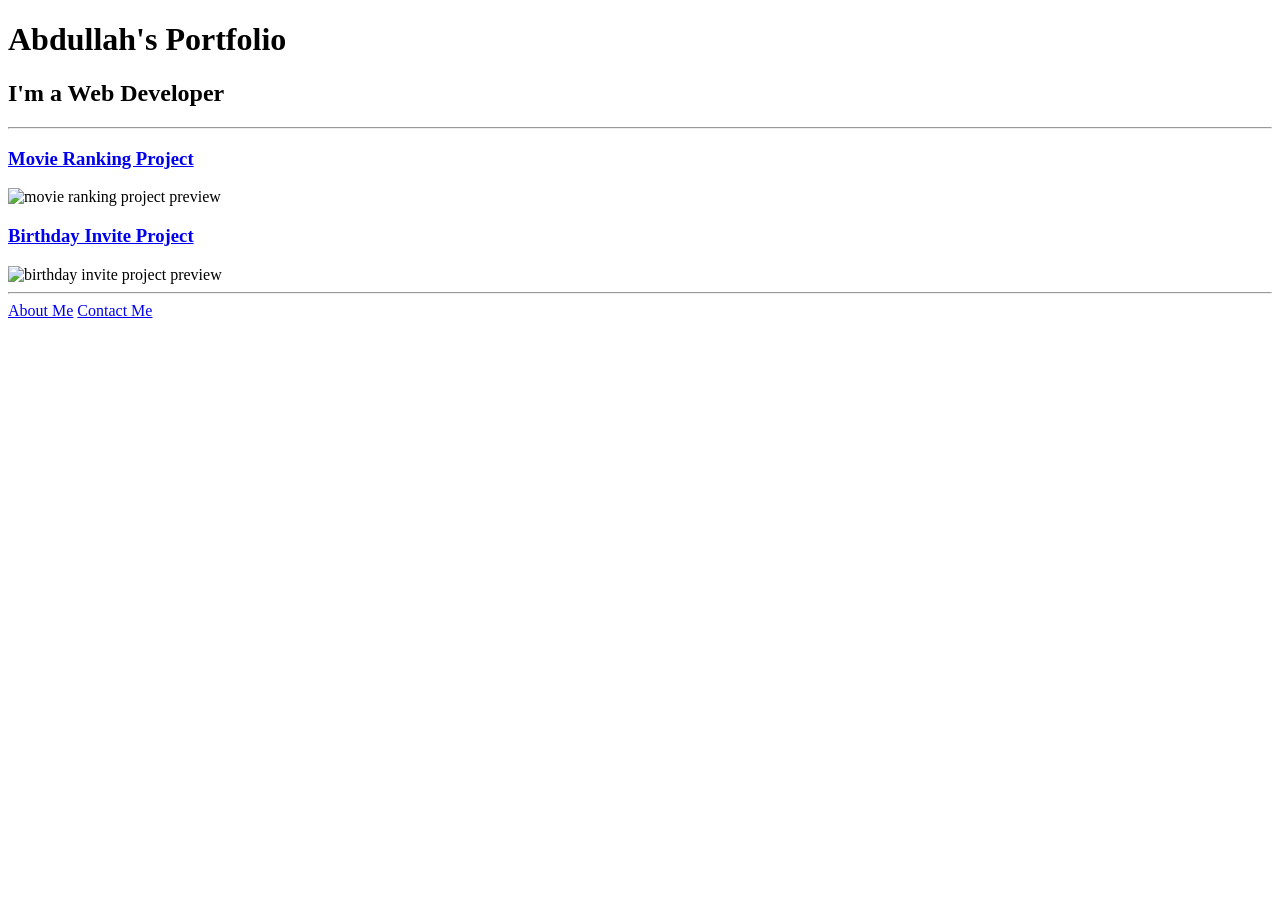
==== index.html @ c86c7c53 "Add files via upload" ====
<!-- TODO 1: Create the HTML Boilerplate -->

<!-- TODO 2: Add Your previous projects' HTML into the public folder -->

<!-- TODO 3: Take screenshots of your project previews and add the images to the images folder -->

<!-- TODO 4: Add titles/subtitles etc. -->

<!-- TODO 5: Add a link to the project pages -->

<!-- TODO 6: Add images to show the project previews
HINT for TODO 6: You can use the height attribute set to 200 to make the image smaller:
https://developer.mozilla.org/en-US/docs/Web/HTML/Element/img#attr-height -->

<!-- TODO 7: Add the Contact Me and About Me page links -->

<!DOCTYPE html>
<html lang="en">

<head>
  <meta charset="UTF-8">
  <title>Abdullah's Portfolio</title>
</head>

<body>
  <h1>Abdullah's Portfolio</h1>
  <h2>I'm a Web Developer</h2>
  <hr />
  <h3><a href="./public/Top 3 Movie Screenshot.png.html">Movie Ranking Project</a></h3>
  <img src="./assets/images/movie-ranking.png" height="200" alt="movie ranking project preview"/>
  <h3><a href="./public/birthday-invite.html">Birthday Invite Project</a></h3>
  <img src="./assets/images/birthday-invite.png" height="200" alt="birthday invite project preview"/>
  <hr />
  <a href="./public/about.html">About Me</a>
  <a href="./public/contact.html">Contact Me</a>
</body>

</html>
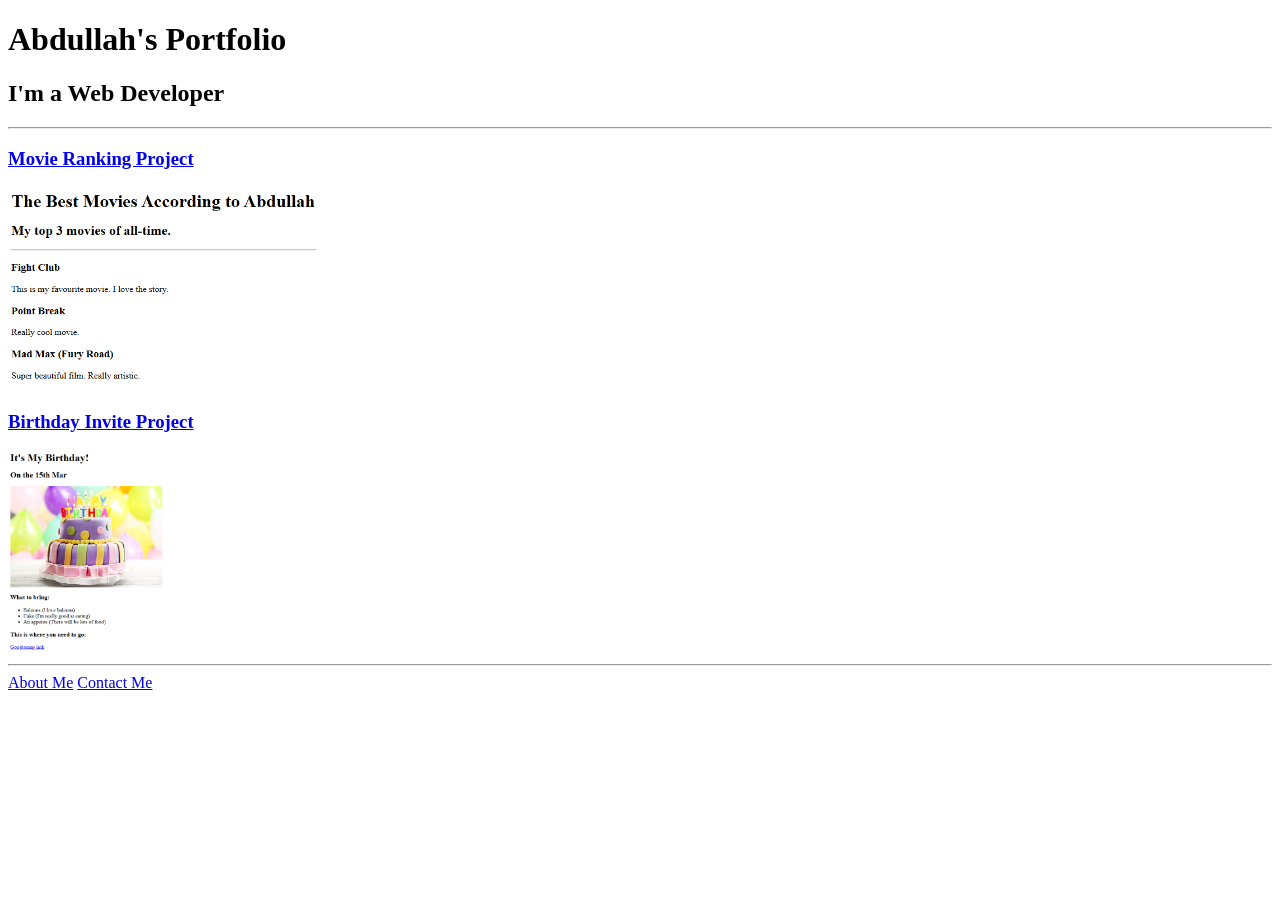
==== commit fc4d20f8: "Update index.html" ====
--- a/index.html
+++ b/index.html
@@ -26,13 +26,13 @@
   <h1>Abdullah's Portfolio</h1>
   <h2>I'm a Web Developer</h2>
   <hr />
-  <h3><a href="./public/Top 3 Movie Screenshot.png.html">Movie Ranking Project</a></h3>
-  <img src="./assets/images/movie-ranking.png" height="200" alt="movie ranking project preview"/>
-  <h3><a href="./public/birthday-invite.html">Birthday Invite Project</a></h3>
-  <img src="./assets/images/birthday-invite.png" height="200" alt="birthday invite project preview"/>
+  <h3><a href="./Movie-Ranking.html">Movie Ranking Project</a></h3>
+  <img src="./assets/images/Movie-Ranking.png" height="200" alt="movie ranking project preview"/>
+  <h3><a href=".Birthday-Invite.html">Birthday Invite Project</a></h3>
+  <img src="./assets/images/Birthday-Invite.png" height="200" alt="birthday invite project preview"/>
   <hr />
   <a href="./public/about.html">About Me</a>
   <a href="./public/contact.html">Contact Me</a>
 </body>
 
-</html>+</html>
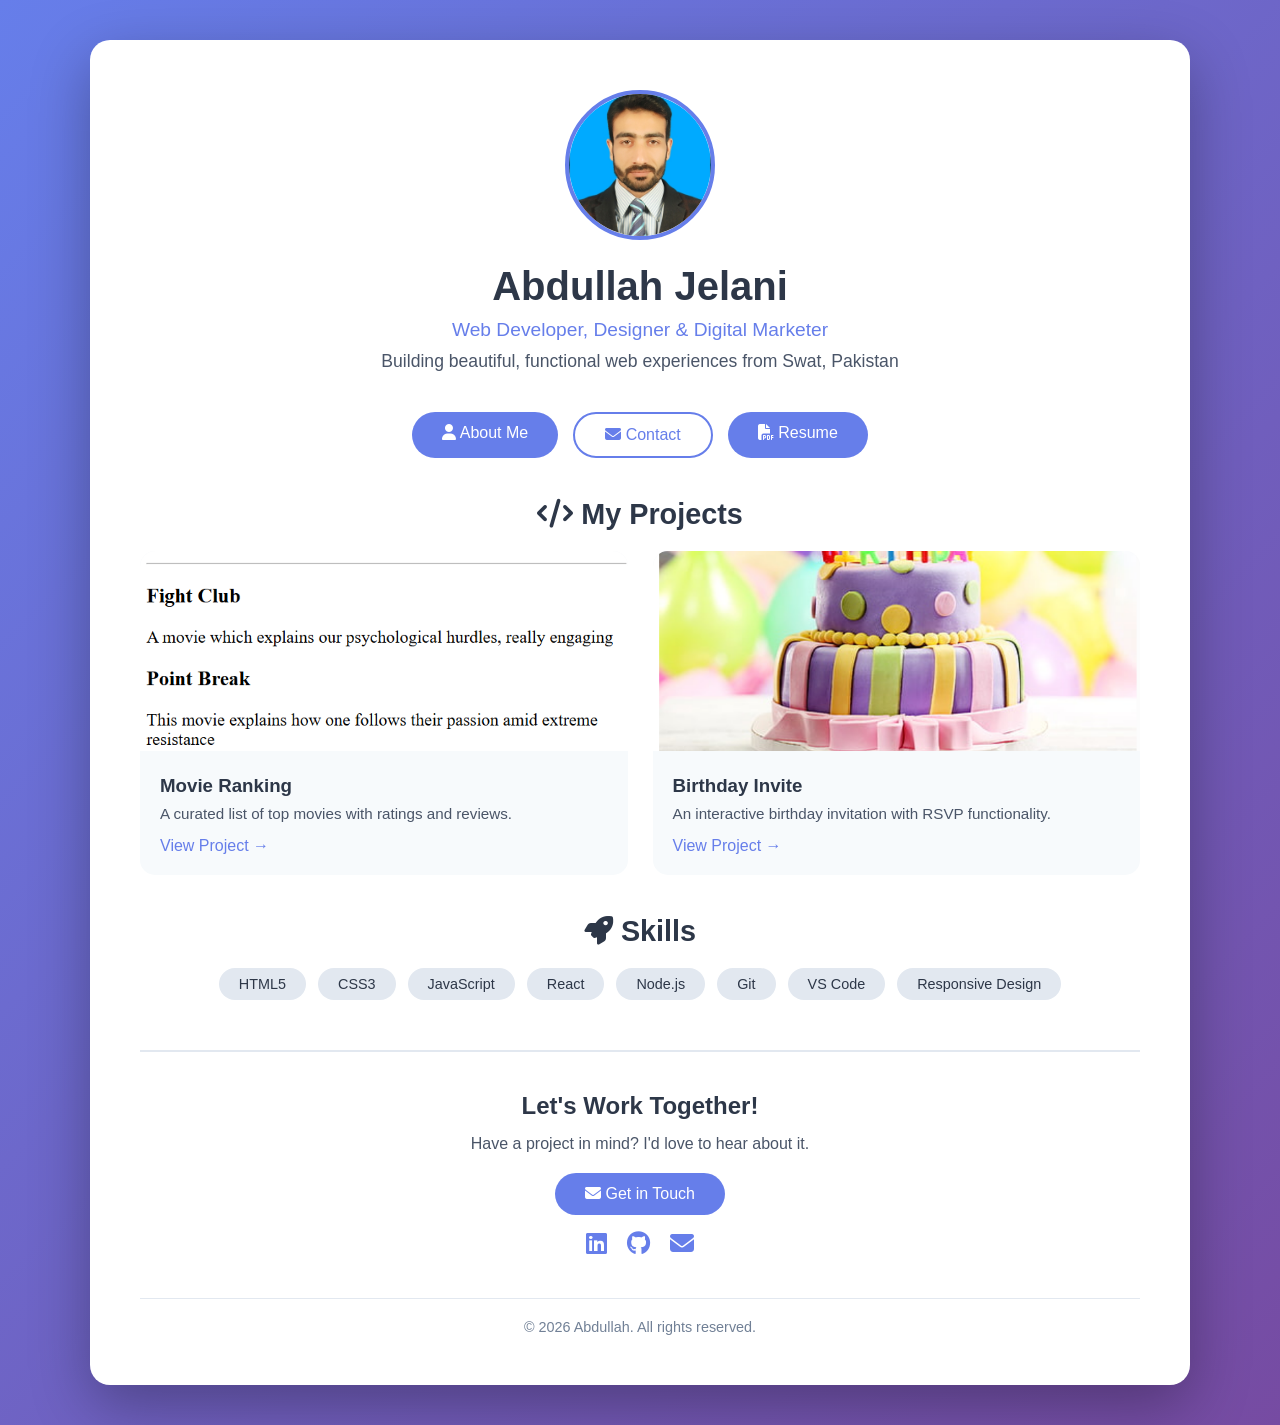
==== commit 9656e2a2: "Add files via upload" ====
--- a/index.html
+++ b/index.html
@@ -1,38 +1,330 @@
-<!-- TODO 1: Create the HTML Boilerplate -->
-
-<!-- TODO 2: Add Your previous projects' HTML into the public folder -->
-
-<!-- TODO 3: Take screenshots of your project previews and add the images to the images folder -->
-
-<!-- TODO 4: Add titles/subtitles etc. -->
-
-<!-- TODO 5: Add a link to the project pages -->
-
-<!-- TODO 6: Add images to show the project previews
-HINT for TODO 6: You can use the height attribute set to 200 to make the image smaller:
-https://developer.mozilla.org/en-US/docs/Web/HTML/Element/img#attr-height -->
-
-<!-- TODO 7: Add the Contact Me and About Me page links -->
-
-<!DOCTYPE html>
-<html lang="en">
-
-<head>
-  <meta charset="UTF-8">
-  <title>Abdullah's Portfolio</title>
-</head>
-
-<body>
-  <h1>Abdullah's Portfolio</h1>
-  <h2>I'm a Web Developer</h2>
-  <hr />
-  <h3><a href="./Movie-Ranking.html">Movie Ranking Project</a></h3>
-  <img src="./assets/images/Movie-Ranking.png" height="200" alt="movie ranking project preview"/>
-  <h3><a href=".Birthday-Invite.html">Birthday Invite Project</a></h3>
-  <img src="./assets/images/Birthday-Invite.png" height="200" alt="birthday invite project preview"/>
-  <hr />
-  <a href="./public/about.html">About Me</a>
-  <a href="./public/contact.html">Contact Me</a>
-</body>
-
-</html>
+<!doctype html>
+<html lang="en">
+  <head>
+    <meta charset="UTF-8" />
+    <meta name="viewport" content="width=device-width, initial-scale=1.0" />
+    <title>Abdullah's Portfolio</title>
+    <link
+      rel="stylesheet"
+      href="https://cdnjs.cloudflare.com/ajax/libs/font-awesome/6.4.0/css/all.min.css"
+    />
+    <style>
+      /* RESET */
+      * {
+        margin: 0;
+        padding: 0;
+        box-sizing: border-box;
+      }
+
+      body {
+        font-family: "Segoe UI", Tahoma, Geneva, Verdana, sans-serif;
+        background: linear-gradient(135deg, #667eea 0%, #764ba2 100%);
+        min-height: 100vh;
+        padding: 40px 20px;
+      }
+
+      .container {
+        max-width: 1100px;
+        margin: 0 auto;
+        background: white;
+        border-radius: 20px;
+        padding: 50px;
+        box-shadow: 0 20px 60px rgba(0, 0, 0, 0.3);
+      }
+
+      .header {
+        text-align: center;
+        margin-bottom: 40px;
+      }
+
+      .profile-img {
+        width: 150px;
+        height: 150px;
+        border-radius: 50%;
+        border: 4px solid #667eea;
+        object-fit: cover;
+        margin-bottom: 20px;
+      }
+
+      .header h1 {
+        color: #2d3748;
+        font-size: 2.5rem;
+        margin-bottom: 5px;
+      }
+
+      .header .title {
+        color: #667eea;
+        font-size: 1.2rem;
+        font-weight: 500;
+      }
+
+      .header p {
+        color: #4a5568;
+        margin-top: 10px;
+        font-size: 1.1rem;
+      }
+
+      .nav-buttons {
+        display: flex;
+        justify-content: center;
+        gap: 15px;
+        flex-wrap: wrap;
+        margin: 30px 0 40px 0;
+      }
+
+      .nav-btn {
+        display: inline-block;
+        background: #667eea;
+        color: white !important;
+        padding: 12px 30px;
+        border-radius: 50px;
+        text-decoration: none !important;
+        font-weight: 500;
+        transition: all 0.3s ease;
+      }
+
+      .nav-btn:hover {
+        background: #5a67d8;
+        transform: translateY(-3px);
+        box-shadow: 0 5px 20px rgba(102, 126, 234, 0.4);
+      }
+
+      .nav-btn-outline {
+        background: transparent;
+        color: #667eea !important;
+        border: 2px solid #667eea;
+      }
+
+      .nav-btn-outline:hover {
+        background: #667eea;
+        color: white !important;
+      }
+
+      .section-title {
+        color: #2d3748;
+        font-size: 1.8rem;
+        margin: 40px 0 20px 0;
+        text-align: center;
+      }
+
+      .projects-grid {
+        display: grid;
+        grid-template-columns: repeat(auto-fit, minmax(250px, 1fr));
+        gap: 25px;
+        margin-top: 20px;
+      }
+
+      .project-card {
+        background: #f7fafc;
+        border-radius: 15px;
+        overflow: hidden;
+        transition: transform 0.3s ease;
+      }
+
+      .project-card:hover {
+        transform: translateY(-5px);
+        box-shadow: 0 10px 30px rgba(0, 0, 0, 0.15);
+      }
+
+      .project-card img {
+        width: 100%;
+        height: 200px;
+        object-fit: cover;
+      }
+
+      .project-card .project-info {
+        padding: 20px;
+      }
+
+      .project-card h3 {
+        color: #2d3748;
+        margin-bottom: 8px;
+      }
+
+      .project-card p {
+        color: #4a5568;
+        font-size: 0.95rem;
+        margin-bottom: 15px;
+      }
+
+      .project-link {
+        display: inline-block;
+        color: #667eea;
+        text-decoration: none;
+        font-weight: 500;
+      }
+
+      .project-link:hover {
+        text-decoration: underline;
+      }
+
+      .skills {
+        display: flex;
+        flex-wrap: wrap;
+        justify-content: center;
+        gap: 12px;
+        margin: 20px 0;
+      }
+
+      .skill-tag {
+        background: #e2e8f0;
+        color: #2d3748;
+        padding: 8px 20px;
+        border-radius: 50px;
+        font-size: 0.9rem;
+      }
+
+      .contact-section {
+        text-align: center;
+        margin-top: 50px;
+        padding-top: 40px;
+        border-top: 2px solid #e2e8f0;
+      }
+
+      .contact-section h2 {
+        color: #2d3748;
+        margin-bottom: 15px;
+      }
+
+      .contact-section p {
+        color: #4a5568;
+        margin-bottom: 20px;
+      }
+
+      .footer {
+        text-align: center;
+        margin-top: 40px;
+        padding-top: 20px;
+        border-top: 1px solid #e2e8f0;
+        color: #718096;
+        font-size: 0.9rem;
+      }
+
+      .social-links {
+        display: flex;
+        justify-content: center;
+        gap: 20px;
+        margin: 15px 0;
+      }
+
+      .social-links a {
+        color: #667eea;
+        font-size: 1.5rem;
+        text-decoration: none;
+        transition: color 0.3s ease;
+      }
+
+      .social-links a:hover {
+        color: #5a67d8;
+      }
+
+      @media (max-width: 768px) {
+        .container {
+          padding: 25px;
+        }
+        .header h1 {
+          font-size: 2rem;
+        }
+        .projects-grid {
+          grid-template-columns: 1fr;
+        }
+      }
+    </style>
+  </head>
+  <body>
+    <div class="container">
+      <!-- HEADER -->
+      <div class="header">
+        <img
+          src="Assets/images/my-pic.jpg"
+          alt="Abdullah"
+          class="profile-img"
+        />
+        <h1>Abdullah Jelani</h1>
+        <p class="title">Web Developer, Designer & Digital Marketer</p>
+        <p>
+          Building beautiful, functional web experiences from Swat, Pakistan
+        </p>
+      </div>
+
+      <!-- NAVIGATION BUTTONS -->
+      <div class="nav-buttons">
+        <a href="Public/about.html" class="nav-btn"
+          ><i class="fas fa-user"></i> About Me</a
+        >
+        <a href="Public/contact.html" class="nav-btn nav-btn-outline"
+          ><i class="fas fa-envelope"></i> Contact</a
+        >
+        <a
+          href="Assets/resume/abdullah-resume.pdf"
+          class="nav-btn"
+          target="_blank"
+          ><i class="fas fa-file-pdf"></i> Resume</a
+        >
+      </div>
+
+      <!-- PROJECTS -->
+      <h2 class="section-title"><i class="fas fa-code"></i> My Projects</h2>
+      <div class="projects-grid">
+        <div class="project-card">
+          <img src="Assets/images/Movie-ranking.png" alt="Movie Ranking" />
+          <div class="project-info">
+            <h3>Movie Ranking</h3>
+            <p>A curated list of top movies with ratings and reviews.</p>
+            <a href="Public/Movie-ranking.html" class="project-link">View Project →</a>
+          </div>
+        </div>
+        <div class="project-card">
+          <img src="Assets/images/Birthday-invite.png" alt="Birthday Invite" />
+          <div class="project-info">
+            <h3>Birthday Invite</h3>
+            <p>An interactive birthday invitation with RSVP functionality.</p>
+            <a href="Public/Birthday-invite.html" class="project-link"
+              >View Project →</a
+            >
+          </div>
+        </div>
+      </div>
+
+      <!-- SKILLS -->
+      <h2 class="section-title"><i class="fas fa-rocket"></i> Skills</h2>
+      <div class="skills">
+        <span class="skill-tag">HTML5</span>
+        <span class="skill-tag">CSS3</span>
+        <span class="skill-tag">JavaScript</span>
+        <span class="skill-tag">React</span>
+        <span class="skill-tag">Node.js</span>
+        <span class="skill-tag">Git</span>
+        <span class="skill-tag">VS Code</span>
+        <span class="skill-tag">Responsive Design</span>
+      </div>
+
+      <!-- CONTACT -->
+      <div class="contact-section">
+        <h2>Let's Work Together!</h2>
+        <p>Have a project in mind? I'd love to hear about it.</p>
+        <a href="Public/contact.html" class="nav-btn"
+          ><i class="fas fa-envelope"></i> Get in Touch</a
+        >
+      </div>
+
+      <!-- SOCIAL LINKS -->
+      <div class="social-links">
+        <a
+          href="https://www.linkedin.com/in/abdullah-jelani-1249b9ba"
+          target="_blank"
+          ><i class="fab fa-linkedin"></i
+        ></a>
+        <a href="#" target="_blank"><i class="fab fa-github"></i></a>
+        <a href="mailto:abdullah.jelani20@gmail.com"
+          ><i class="fas fa-envelope"></i
+        ></a>
+      </div>
+
+      <!-- FOOTER -->
+      <div class="footer">
+        <p>&copy; 2026 Abdullah. All rights reserved.</p>
+      </div>
+    </div>
+  </body>
+</html>
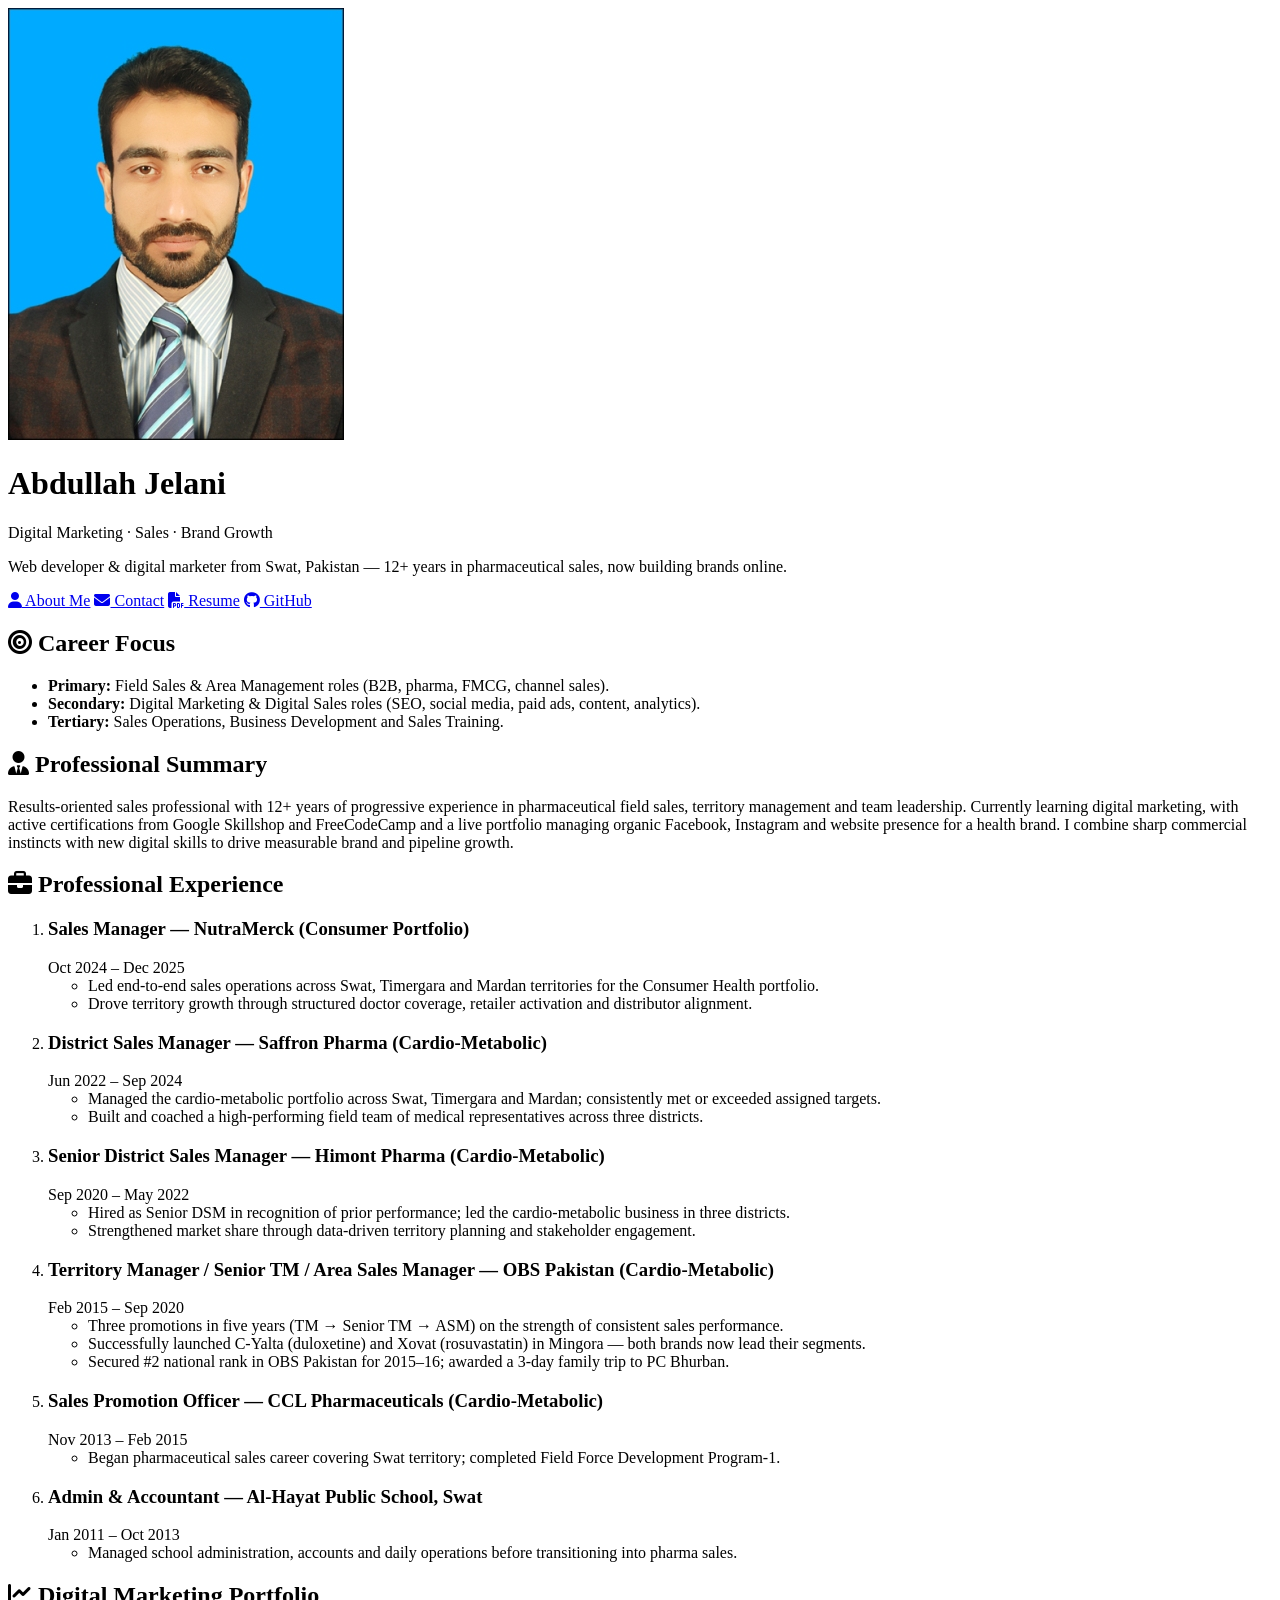
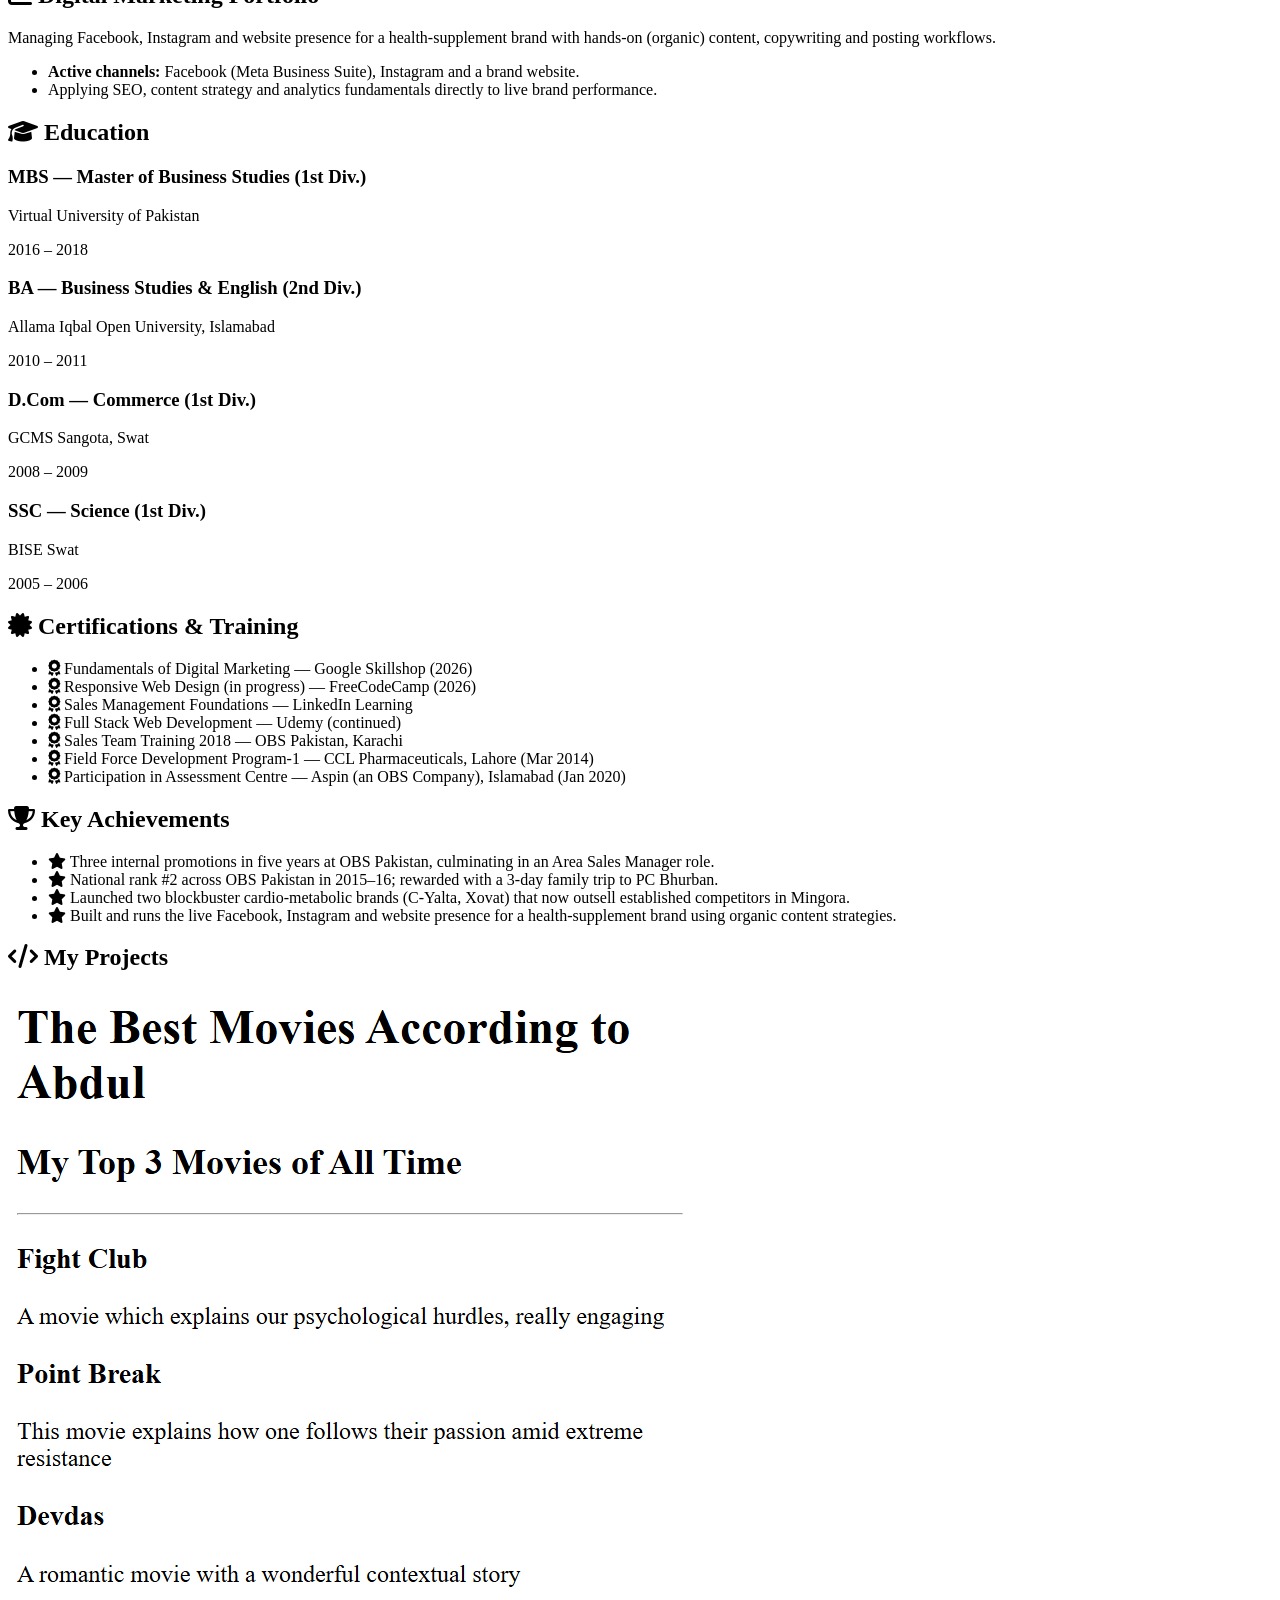
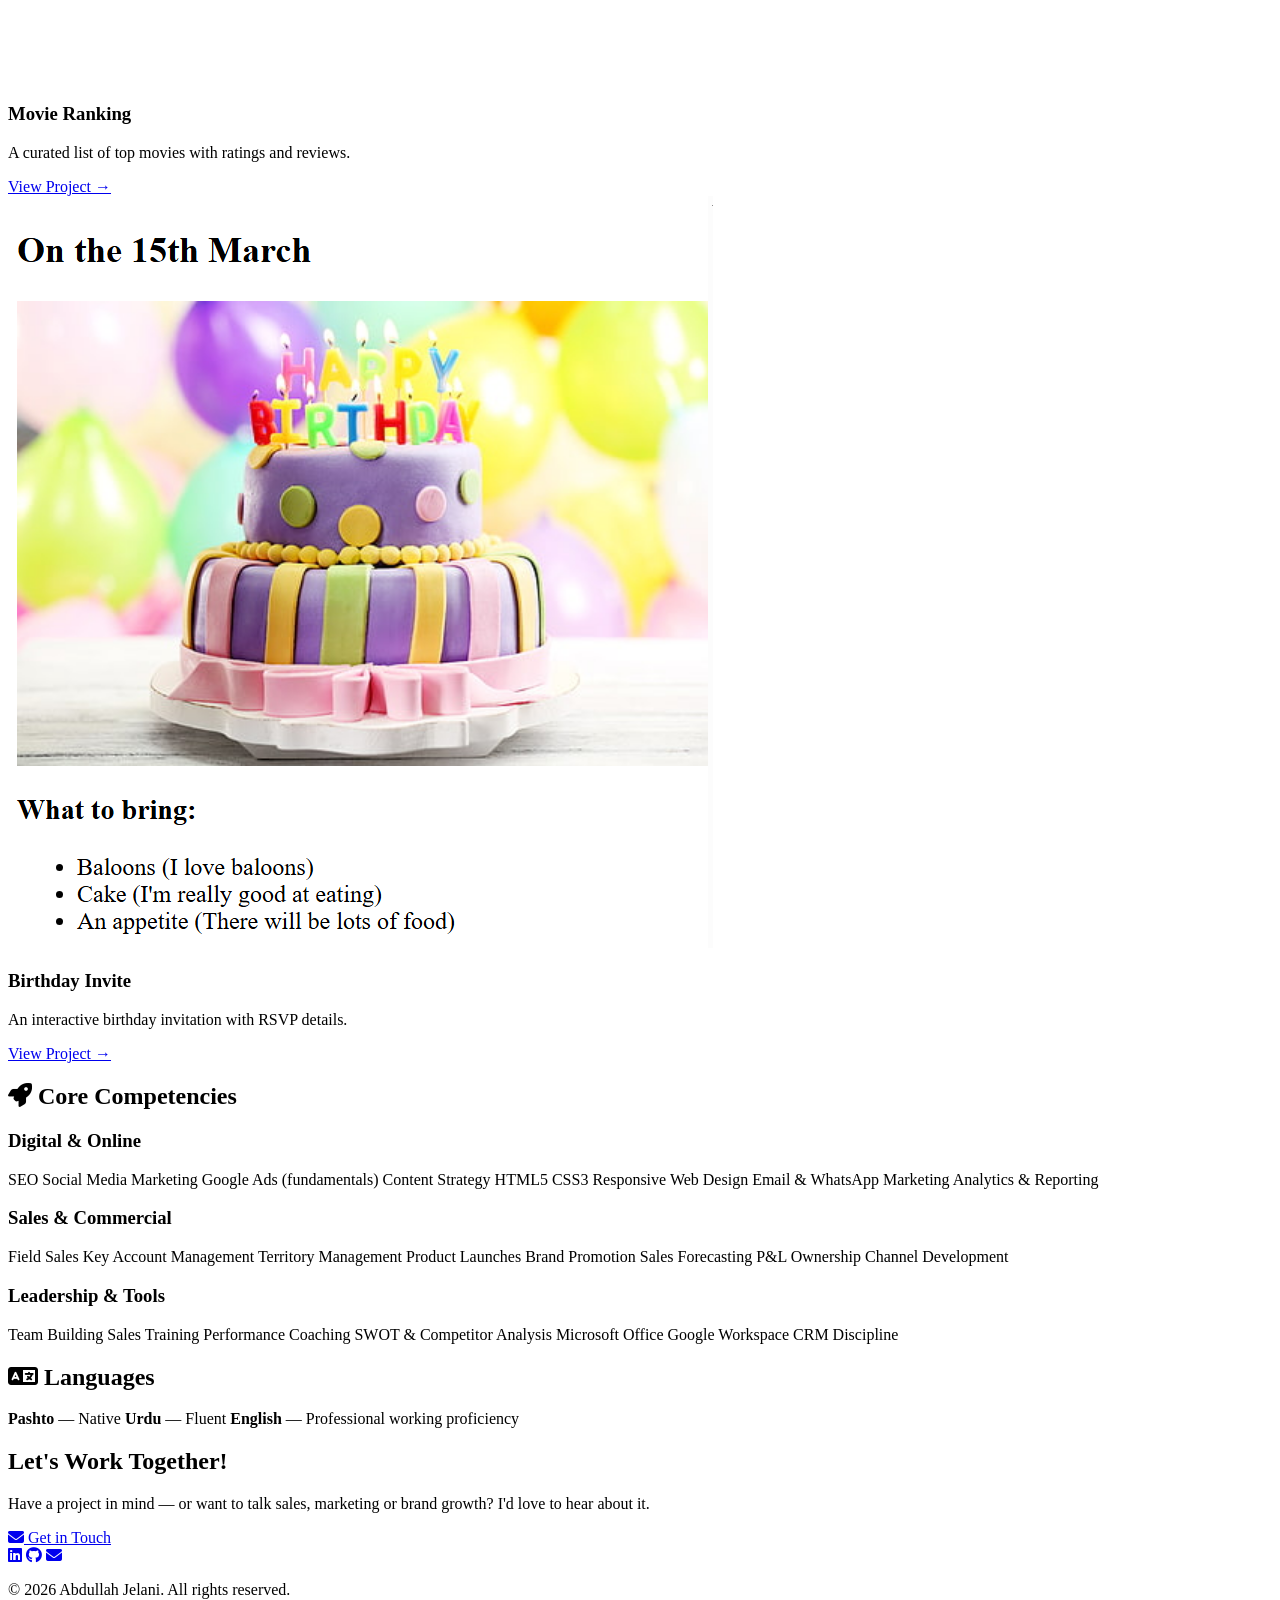
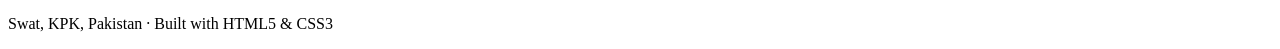
==== commit 412a39eb: "Add CV info to portfolio; semantic HTML, SEO meta, working GitHub link" ====
--- a/index.html
+++ b/index.html
@@ -1,330 +1,424 @@
-<!doctype html>
-<html lang="en">
-  <head>
-    <meta charset="UTF-8" />
-    <meta name="viewport" content="width=device-width, initial-scale=1.0" />
-    <title>Abdullah's Portfolio</title>
-    <link
-      rel="stylesheet"
-      href="https://cdnjs.cloudflare.com/ajax/libs/font-awesome/6.4.0/css/all.min.css"
-    />
-    <style>
-      /* RESET */
-      * {
-        margin: 0;
-        padding: 0;
-        box-sizing: border-box;
-      }
-
-      body {
-        font-family: "Segoe UI", Tahoma, Geneva, Verdana, sans-serif;
-        background: linear-gradient(135deg, #667eea 0%, #764ba2 100%);
-        min-height: 100vh;
-        padding: 40px 20px;
-      }
-
-      .container {
-        max-width: 1100px;
-        margin: 0 auto;
-        background: white;
-        border-radius: 20px;
-        padding: 50px;
-        box-shadow: 0 20px 60px rgba(0, 0, 0, 0.3);
-      }
-
-      .header {
-        text-align: center;
-        margin-bottom: 40px;
-      }
-
-      .profile-img {
-        width: 150px;
-        height: 150px;
-        border-radius: 50%;
-        border: 4px solid #667eea;
-        object-fit: cover;
-        margin-bottom: 20px;
-      }
-
-      .header h1 {
-        color: #2d3748;
-        font-size: 2.5rem;
-        margin-bottom: 5px;
-      }
-
-      .header .title {
-        color: #667eea;
-        font-size: 1.2rem;
-        font-weight: 500;
-      }
-
-      .header p {
-        color: #4a5568;
-        margin-top: 10px;
-        font-size: 1.1rem;
-      }
-
-      .nav-buttons {
-        display: flex;
-        justify-content: center;
-        gap: 15px;
-        flex-wrap: wrap;
-        margin: 30px 0 40px 0;
-      }
-
-      .nav-btn {
-        display: inline-block;
-        background: #667eea;
-        color: white !important;
-        padding: 12px 30px;
-        border-radius: 50px;
-        text-decoration: none !important;
-        font-weight: 500;
-        transition: all 0.3s ease;
-      }
-
-      .nav-btn:hover {
-        background: #5a67d8;
-        transform: translateY(-3px);
-        box-shadow: 0 5px 20px rgba(102, 126, 234, 0.4);
-      }
-
-      .nav-btn-outline {
-        background: transparent;
-        color: #667eea !important;
-        border: 2px solid #667eea;
-      }
-
-      .nav-btn-outline:hover {
-        background: #667eea;
-        color: white !important;
-      }
-
-      .section-title {
-        color: #2d3748;
-        font-size: 1.8rem;
-        margin: 40px 0 20px 0;
-        text-align: center;
-      }
-
-      .projects-grid {
-        display: grid;
-        grid-template-columns: repeat(auto-fit, minmax(250px, 1fr));
-        gap: 25px;
-        margin-top: 20px;
-      }
-
-      .project-card {
-        background: #f7fafc;
-        border-radius: 15px;
-        overflow: hidden;
-        transition: transform 0.3s ease;
-      }
-
-      .project-card:hover {
-        transform: translateY(-5px);
-        box-shadow: 0 10px 30px rgba(0, 0, 0, 0.15);
-      }
-
-      .project-card img {
-        width: 100%;
-        height: 200px;
-        object-fit: cover;
-      }
-
-      .project-card .project-info {
-        padding: 20px;
-      }
-
-      .project-card h3 {
-        color: #2d3748;
-        margin-bottom: 8px;
-      }
-
-      .project-card p {
-        color: #4a5568;
-        font-size: 0.95rem;
-        margin-bottom: 15px;
-      }
-
-      .project-link {
-        display: inline-block;
-        color: #667eea;
-        text-decoration: none;
-        font-weight: 500;
-      }
-
-      .project-link:hover {
-        text-decoration: underline;
-      }
-
-      .skills {
-        display: flex;
-        flex-wrap: wrap;
-        justify-content: center;
-        gap: 12px;
-        margin: 20px 0;
-      }
-
-      .skill-tag {
-        background: #e2e8f0;
-        color: #2d3748;
-        padding: 8px 20px;
-        border-radius: 50px;
-        font-size: 0.9rem;
-      }
-
-      .contact-section {
-        text-align: center;
-        margin-top: 50px;
-        padding-top: 40px;
-        border-top: 2px solid #e2e8f0;
-      }
-
-      .contact-section h2 {
-        color: #2d3748;
-        margin-bottom: 15px;
-      }
-
-      .contact-section p {
-        color: #4a5568;
-        margin-bottom: 20px;
-      }
-
-      .footer {
-        text-align: center;
-        margin-top: 40px;
-        padding-top: 20px;
-        border-top: 1px solid #e2e8f0;
-        color: #718096;
-        font-size: 0.9rem;
-      }
-
-      .social-links {
-        display: flex;
-        justify-content: center;
-        gap: 20px;
-        margin: 15px 0;
-      }
-
-      .social-links a {
-        color: #667eea;
-        font-size: 1.5rem;
-        text-decoration: none;
-        transition: color 0.3s ease;
-      }
-
-      .social-links a:hover {
-        color: #5a67d8;
-      }
-
-      @media (max-width: 768px) {
-        .container {
-          padding: 25px;
-        }
-        .header h1 {
-          font-size: 2rem;
-        }
-        .projects-grid {
-          grid-template-columns: 1fr;
-        }
-      }
-    </style>
-  </head>
-  <body>
-    <div class="container">
-      <!-- HEADER -->
-      <div class="header">
-        <img
-          src="Assets/images/my-pic.jpg"
-          alt="Abdullah"
-          class="profile-img"
-        />
-        <h1>Abdullah Jelani</h1>
-        <p class="title">Web Developer, Designer & Digital Marketer</p>
-        <p>
-          Building beautiful, functional web experiences from Swat, Pakistan
-        </p>
-      </div>
-
-      <!-- NAVIGATION BUTTONS -->
-      <div class="nav-buttons">
-        <a href="Public/about.html" class="nav-btn"
-          ><i class="fas fa-user"></i> About Me</a
-        >
-        <a href="Public/contact.html" class="nav-btn nav-btn-outline"
-          ><i class="fas fa-envelope"></i> Contact</a
-        >
-        <a
-          href="Assets/resume/abdullah-resume.pdf"
-          class="nav-btn"
-          target="_blank"
-          ><i class="fas fa-file-pdf"></i> Resume</a
-        >
-      </div>
-
-      <!-- PROJECTS -->
-      <h2 class="section-title"><i class="fas fa-code"></i> My Projects</h2>
-      <div class="projects-grid">
-        <div class="project-card">
-          <img src="Assets/images/Movie-ranking.png" alt="Movie Ranking" />
-          <div class="project-info">
-            <h3>Movie Ranking</h3>
-            <p>A curated list of top movies with ratings and reviews.</p>
-            <a href="Public/Movie-ranking.html" class="project-link">View Project →</a>
-          </div>
-        </div>
-        <div class="project-card">
-          <img src="Assets/images/Birthday-invite.png" alt="Birthday Invite" />
-          <div class="project-info">
-            <h3>Birthday Invite</h3>
-            <p>An interactive birthday invitation with RSVP functionality.</p>
-            <a href="Public/Birthday-invite.html" class="project-link"
-              >View Project →</a
-            >
-          </div>
-        </div>
-      </div>
-
-      <!-- SKILLS -->
-      <h2 class="section-title"><i class="fas fa-rocket"></i> Skills</h2>
-      <div class="skills">
-        <span class="skill-tag">HTML5</span>
-        <span class="skill-tag">CSS3</span>
-        <span class="skill-tag">JavaScript</span>
-        <span class="skill-tag">React</span>
-        <span class="skill-tag">Node.js</span>
-        <span class="skill-tag">Git</span>
-        <span class="skill-tag">VS Code</span>
-        <span class="skill-tag">Responsive Design</span>
-      </div>
-
-      <!-- CONTACT -->
-      <div class="contact-section">
-        <h2>Let's Work Together!</h2>
-        <p>Have a project in mind? I'd love to hear about it.</p>
-        <a href="Public/contact.html" class="nav-btn"
-          ><i class="fas fa-envelope"></i> Get in Touch</a
-        >
-      </div>
-
-      <!-- SOCIAL LINKS -->
-      <div class="social-links">
-        <a
-          href="https://www.linkedin.com/in/abdullah-jelani-1249b9ba"
-          target="_blank"
-          ><i class="fab fa-linkedin"></i
-        ></a>
-        <a href="#" target="_blank"><i class="fab fa-github"></i></a>
-        <a href="mailto:abdullah.jelani20@gmail.com"
-          ><i class="fas fa-envelope"></i
-        ></a>
-      </div>
-
-      <!-- FOOTER -->
-      <div class="footer">
-        <p>&copy; 2026 Abdullah. All rights reserved.</p>
-      </div>
-    </div>
-  </body>
-</html>
+<!doctype html>
+<html lang="en">
+  <head>
+    <meta charset="UTF-8" />
+    <meta name="viewport" content="width=device-width, initial-scale=1.0" />
+    <meta name="description" content="Abdullah Jelani — Web Developer, Digital Marketer & Sales Leader from Swat, Pakistan. 12+ years in pharmaceutical sales, transitioning into digital marketing and web development." />
+    <meta name="keywords" content="Abdullah Jelani, Web Developer, Digital Marketing, SEO, Sales Manager, Swat Pakistan, Portfolio" />
+    <meta name="author" content="Abdullah Jelani" />
+
+    <!-- Open Graph / Social -->
+    <meta property="og:title" content="Abdullah Jelani — Portfolio" />
+    <meta property="og:description" content="Web Developer, Digital Marketer & Sales Leader from Swat, Pakistan." />
+    <meta property="og:type" content="website" />
+    <meta property="og:url" content="https://abdullahjelani.github.io/My-Portfolio/" />
+
+    <title>Abdullah Jelani — Portfolio</title>
+    <link rel="icon" type="image/jpeg" href="Assets/images/my-pic.jpg" />
+    <link
+      rel="stylesheet"
+      href="https://cdnjs.cloudflare.com/ajax/libs/font-awesome/6.4.0/css/all.min.css"
+    />
+    <link rel="stylesheet" href="Assets/css/style.css" />
+  </head>
+  <body>
+    <div class="container">
+      <!-- HERO -->
+      <header class="header">
+        <img
+          src="Assets/images/my-pic.jpg"
+          alt="Abdullah Jelani"
+          class="profile-img"
+        />
+        <h1>Abdullah Jelani</h1>
+        <p class="title">Digital Marketing · Sales · Brand Growth</p>
+        <p class="tagline">
+          Web developer & digital marketer from Swat, Pakistan —
+          12+ years in pharmaceutical sales, now building brands online.
+        </p>
+      </header>
+
+      <!-- PRIMARY NAVIGATION -->
+      <nav class="nav-buttons" aria-label="Primary">
+        <a href="Public/about.html" class="nav-btn"
+          ><i class="fas fa-user"></i> About Me</a
+        >
+        <a href="Public/contact.html" class="nav-btn nav-btn-outline"
+          ><i class="fas fa-envelope"></i> Contact</a
+        >
+        <a
+          href="Assets/resume/abdullah-resume.pdf"
+          class="nav-btn"
+          target="_blank"
+          rel="noopener"
+          ><i class="fas fa-file-pdf"></i> Resume</a
+        >
+        <a
+          href="https://github.com/AbdullahJelani"
+          class="nav-btn nav-btn-outline"
+          target="_blank"
+          rel="noopener"
+          ><i class="fab fa-github"></i> GitHub</a
+        >
+      </nav>
+
+      <!-- CAREER FOCUS -->
+      <section class="block" aria-labelledby="focus-heading">
+        <h2 id="focus-heading" class="section-title">
+          <i class="fas fa-bullseye"></i> Career Focus
+        </h2>
+        <ul class="focus-list">
+          <li>
+            <strong>Primary:</strong> Field Sales &amp; Area Management roles
+            (B2B, pharma, FMCG, channel sales).
+          </li>
+          <li>
+            <strong>Secondary:</strong> Digital Marketing &amp; Digital Sales
+            roles (SEO, social media, paid ads, content, analytics).
+          </li>
+          <li>
+            <strong>Tertiary:</strong> Sales Operations, Business Development
+            and Sales Training.
+          </li>
+        </ul>
+      </section>
+
+      <!-- ABOUT / SUMMARY -->
+      <section class="block" aria-labelledby="summary-heading">
+        <h2 id="summary-heading" class="section-title">
+          <i class="fas fa-user-tie"></i> Professional Summary
+        </h2>
+        <p class="prose">
+          Results-oriented sales professional with 12+ years of progressive
+          experience in pharmaceutical field sales, territory management and
+          team leadership. Currently learning digital marketing, with active
+          certifications from Google Skillshop and FreeCodeCamp and a live
+          portfolio managing organic Facebook, Instagram and website presence
+          for a health brand. I combine sharp commercial instincts with new
+          digital skills to drive measurable brand and pipeline growth.
+        </p>
+      </section>
+
+      <!-- EXPERIENCE -->
+      <section class="block" aria-labelledby="exp-heading">
+        <h2 id="exp-heading" class="section-title">
+          <i class="fas fa-briefcase"></i> Professional Experience
+        </h2>
+        <ol class="timeline">
+          <li class="timeline-item">
+            <div class="t-head">
+              <h3>Sales Manager — NutraMerck (Consumer Portfolio)</h3>
+              <span class="t-date">Oct 2024 – Dec 2025</span>
+            </div>
+            <ul class="t-bullets">
+              <li>
+                Led end-to-end sales operations across Swat, Timergara and
+                Mardan territories for the Consumer Health portfolio.
+              </li>
+              <li>
+                Drove territory growth through structured doctor coverage,
+                retailer activation and distributor alignment.
+              </li>
+            </ul>
+          </li>
+
+          <li class="timeline-item">
+            <div class="t-head">
+              <h3>
+                District Sales Manager — Saffron Pharma (Cardio-Metabolic)
+              </h3>
+              <span class="t-date">Jun 2022 – Sep 2024</span>
+            </div>
+            <ul class="t-bullets">
+              <li>
+                Managed the cardio-metabolic portfolio across Swat, Timergara
+                and Mardan; consistently met or exceeded assigned targets.
+              </li>
+              <li>
+                Built and coached a high-performing field team of medical
+                representatives across three districts.
+              </li>
+            </ul>
+          </li>
+
+          <li class="timeline-item">
+            <div class="t-head">
+              <h3>
+                Senior District Sales Manager — Himont Pharma
+                (Cardio-Metabolic)
+              </h3>
+              <span class="t-date">Sep 2020 – May 2022</span>
+            </div>
+            <ul class="t-bullets">
+              <li>
+                Hired as Senior DSM in recognition of prior performance; led the
+                cardio-metabolic business in three districts.
+              </li>
+              <li>
+                Strengthened market share through data-driven territory
+                planning and stakeholder engagement.
+              </li>
+            </ul>
+          </li>
+
+          <li class="timeline-item">
+            <div class="t-head">
+              <h3>
+                Territory Manager / Senior TM / Area Sales Manager — OBS
+                Pakistan (Cardio-Metabolic)
+              </h3>
+              <span class="t-date">Feb 2015 – Sep 2020</span>
+            </div>
+            <ul class="t-bullets">
+              <li>
+                Three promotions in five years (TM → Senior TM → ASM) on the
+                strength of consistent sales performance.
+              </li>
+              <li>
+                Successfully launched C-Yalta (duloxetine) and Xovat
+                (rosuvastatin) in Mingora — both brands now lead their
+                segments.
+              </li>
+              <li>
+                Secured #2 national rank in OBS Pakistan for 2015–16; awarded a
+                3-day family trip to PC Bhurban.
+              </li>
+            </ul>
+          </li>
+
+          <li class="timeline-item">
+            <div class="t-head">
+              <h3>
+                Sales Promotion Officer — CCL Pharmaceuticals
+                (Cardio-Metabolic)
+              </h3>
+              <span class="t-date">Nov 2013 – Feb 2015</span>
+            </div>
+            <ul class="t-bullets">
+              <li>
+                Began pharmaceutical sales career covering Swat territory;
+                completed Field Force Development Program-1.
+              </li>
+            </ul>
+          </li>
+
+          <li class="timeline-item">
+            <div class="t-head">
+              <h3>Admin &amp; Accountant — Al-Hayat Public School, Swat</h3>
+              <span class="t-date">Jan 2011 – Oct 2013</span>
+            </div>
+            <ul class="t-bullets">
+              <li>
+                Managed school administration, accounts and daily operations
+                before transitioning into pharma sales.
+              </li>
+            </ul>
+          </li>
+        </ol>
+      </section>
+
+      <!-- DIGITAL MARKETING PORTFOLIO -->
+      <section class="block" aria-labelledby="dm-heading">
+        <h2 id="dm-heading" class="section-title">
+          <i class="fas fa-chart-line"></i> Digital Marketing Portfolio
+        </h2>
+        <p class="prose">
+          Managing Facebook, Instagram and website presence for a
+          health-supplement brand with hands-on (organic) content, copywriting
+          and posting workflows.
+        </p>
+        <ul class="focus-list">
+          <li>
+            <strong>Active channels:</strong> Facebook (Meta Business Suite),
+            Instagram and a brand website.
+          </li>
+          <li>
+            Applying SEO, content strategy and analytics fundamentals directly
+            to live brand performance.
+          </li>
+        </ul>
+      </section>
+
+      <!-- EDUCATION -->
+      <section class="block" aria-labelledby="edu-heading">
+        <h2 id="edu-heading" class="section-title">
+          <i class="fas fa-graduation-cap"></i> Education
+        </h2>
+        <div class="edu-grid">
+          <article class="edu-card">
+            <h3>MBS — Master of Business Studies <span class="div">(1st Div.)</span></h3>
+            <p class="edu-school">Virtual University of Pakistan</p>
+            <p class="edu-date">2016 – 2018</p>
+          </article>
+          <article class="edu-card">
+            <h3>BA — Business Studies &amp; English <span class="div">(2nd Div.)</span></h3>
+            <p class="edu-school">Allama Iqbal Open University, Islamabad</p>
+            <p class="edu-date">2010 – 2011</p>
+          </article>
+          <article class="edu-card">
+            <h3>D.Com — Commerce <span class="div">(1st Div.)</span></h3>
+            <p class="edu-school">GCMS Sangota, Swat</p>
+            <p class="edu-date">2008 – 2009</p>
+          </article>
+          <article class="edu-card">
+            <h3>SSC — Science <span class="div">(1st Div.)</span></h3>
+            <p class="edu-school">BISE Swat</p>
+            <p class="edu-date">2005 – 2006</p>
+          </article>
+        </div>
+      </section>
+
+      <!-- CERTIFICATIONS -->
+      <section class="block" aria-labelledby="cert-heading">
+        <h2 id="cert-heading" class="section-title">
+          <i class="fas fa-certificate"></i> Certifications &amp; Training
+        </h2>
+        <ul class="cert-list">
+          <li><i class="fas fa-award"></i> Fundamentals of Digital Marketing — Google Skillshop (2026)</li>
+          <li><i class="fas fa-award"></i> Responsive Web Design (in progress) — FreeCodeCamp (2026)</li>
+          <li><i class="fas fa-award"></i> Sales Management Foundations — LinkedIn Learning</li>
+          <li><i class="fas fa-award"></i> Full Stack Web Development — Udemy (continued)</li>
+          <li><i class="fas fa-award"></i> Sales Team Training 2018 — OBS Pakistan, Karachi</li>
+          <li><i class="fas fa-award"></i> Field Force Development Program-1 — CCL Pharmaceuticals, Lahore (Mar 2014)</li>
+          <li><i class="fas fa-award"></i> Participation in Assessment Centre — Aspin (an OBS Company), Islamabad (Jan 2020)</li>
+        </ul>
+      </section>
+
+      <!-- ACHIEVEMENTS -->
+      <section class="block" aria-labelledby="ach-heading">
+        <h2 id="ach-heading" class="section-title">
+          <i class="fas fa-trophy"></i> Key Achievements
+        </h2>
+        <ul class="cert-list">
+          <li><i class="fas fa-star"></i> Three internal promotions in five years at OBS Pakistan, culminating in an Area Sales Manager role.</li>
+          <li><i class="fas fa-star"></i> National rank #2 across OBS Pakistan in 2015–16; rewarded with a 3-day family trip to PC Bhurban.</li>
+          <li><i class="fas fa-star"></i> Launched two blockbuster cardio-metabolic brands (C-Yalta, Xovat) that now outsell established competitors in Mingora.</li>
+          <li><i class="fas fa-star"></i> Built and runs the live Facebook, Instagram and website presence for a health-supplement brand using organic content strategies.</li>
+        </ul>
+      </section>
+
+      <!-- PROJECTS -->
+      <section class="block" aria-labelledby="projects-heading">
+        <h2 id="projects-heading" class="section-title">
+          <i class="fas fa-code"></i> My Projects
+        </h2>
+        <div class="projects-grid">
+          <article class="project-card">
+            <img src="Assets/images/Movie-ranking.png" alt="Movie Ranking project preview" />
+            <div class="project-info">
+              <h3>Movie Ranking</h3>
+              <p>A curated list of top movies with ratings and reviews.</p>
+              <a href="Public/Movie-ranking.html" class="project-link"
+                >View Project →</a
+              >
+            </div>
+          </article>
+          <article class="project-card">
+            <img src="Assets/images/Birthday-invite.png" alt="Birthday Invite project preview" />
+            <div class="project-info">
+              <h3>Birthday Invite</h3>
+              <p>An interactive birthday invitation with RSVP details.</p>
+              <a href="Public/Birthday-invite.html" class="project-link"
+                >View Project →</a
+              >
+            </div>
+          </article>
+        </div>
+      </section>
+
+      <!-- SKILLS -->
+      <section class="block" aria-labelledby="skills-heading">
+        <h2 id="skills-heading" class="section-title">
+          <i class="fas fa-rocket"></i> Core Competencies
+        </h2>
+
+        <h3 class="sub-heading">Digital &amp; Online</h3>
+        <div class="skills">
+          <span class="skill-tag">SEO</span>
+          <span class="skill-tag">Social Media Marketing</span>
+          <span class="skill-tag">Google Ads (fundamentals)</span>
+          <span class="skill-tag">Content Strategy</span>
+          <span class="skill-tag">HTML5</span>
+          <span class="skill-tag">CSS3</span>
+          <span class="skill-tag">Responsive Web Design</span>
+          <span class="skill-tag">Email &amp; WhatsApp Marketing</span>
+          <span class="skill-tag">Analytics &amp; Reporting</span>
+        </div>
+
+        <h3 class="sub-heading">Sales &amp; Commercial</h3>
+        <div class="skills">
+          <span class="skill-tag">Field Sales</span>
+          <span class="skill-tag">Key Account Management</span>
+          <span class="skill-tag">Territory Management</span>
+          <span class="skill-tag">Product Launches</span>
+          <span class="skill-tag">Brand Promotion</span>
+          <span class="skill-tag">Sales Forecasting</span>
+          <span class="skill-tag">P&amp;L Ownership</span>
+          <span class="skill-tag">Channel Development</span>
+        </div>
+
+        <h3 class="sub-heading">Leadership &amp; Tools</h3>
+        <div class="skills">
+          <span class="skill-tag">Team Building</span>
+          <span class="skill-tag">Sales Training</span>
+          <span class="skill-tag">Performance Coaching</span>
+          <span class="skill-tag">SWOT &amp; Competitor Analysis</span>
+          <span class="skill-tag">Microsoft Office</span>
+          <span class="skill-tag">Google Workspace</span>
+          <span class="skill-tag">CRM Discipline</span>
+        </div>
+      </section>
+
+      <!-- LANGUAGES -->
+      <section class="block" aria-labelledby="lang-heading">
+        <h2 id="lang-heading" class="section-title">
+          <i class="fas fa-language"></i> Languages
+        </h2>
+        <div class="skills">
+          <span class="skill-tag"><strong>Pashto</strong> — Native</span>
+          <span class="skill-tag"><strong>Urdu</strong> — Fluent</span>
+          <span class="skill-tag"><strong>English</strong> — Professional working proficiency</span>
+        </div>
+      </section>
+
+      <!-- CONTACT -->
+      <section class="contact-section" aria-labelledby="contact-heading">
+        <h2 id="contact-heading">Let's Work Together!</h2>
+        <p>
+          Have a project in mind — or want to talk sales, marketing or brand
+          growth? I'd love to hear about it.
+        </p>
+        <a href="Public/contact.html" class="nav-btn">
+          <i class="fas fa-envelope"></i> Get in Touch
+        </a>
+      </section>
+
+      <!-- SOCIAL -->
+      <div class="social-links">
+        <a
+          href="https://www.linkedin.com/in/abdullah-jelani-1249b9ba"
+          target="_blank"
+          rel="noopener"
+          aria-label="LinkedIn profile"
+          ><i class="fab fa-linkedin"></i
+        ></a>
+        <a
+          href="https://github.com/AbdullahJelani"
+          target="_blank"
+          rel="noopener"
+          aria-label="GitHub profile"
+          ><i class="fab fa-github"></i
+        ></a>
+        <a href="mailto:abdullah.jelani20@gmail.com" aria-label="Email Abdullah"
+          ><i class="fas fa-envelope"></i
+        ></a>
+      </div>
+
+      <!-- FOOTER -->
+      <footer class="footer">
+        <p>&copy; 2026 Abdullah Jelani. All rights reserved.</p>
+        <p class="muted">Swat, KPK, Pakistan &middot; Built with HTML5 &amp; CSS3</p>
+      </footer>
+    </div>
+  </body>
+</html>
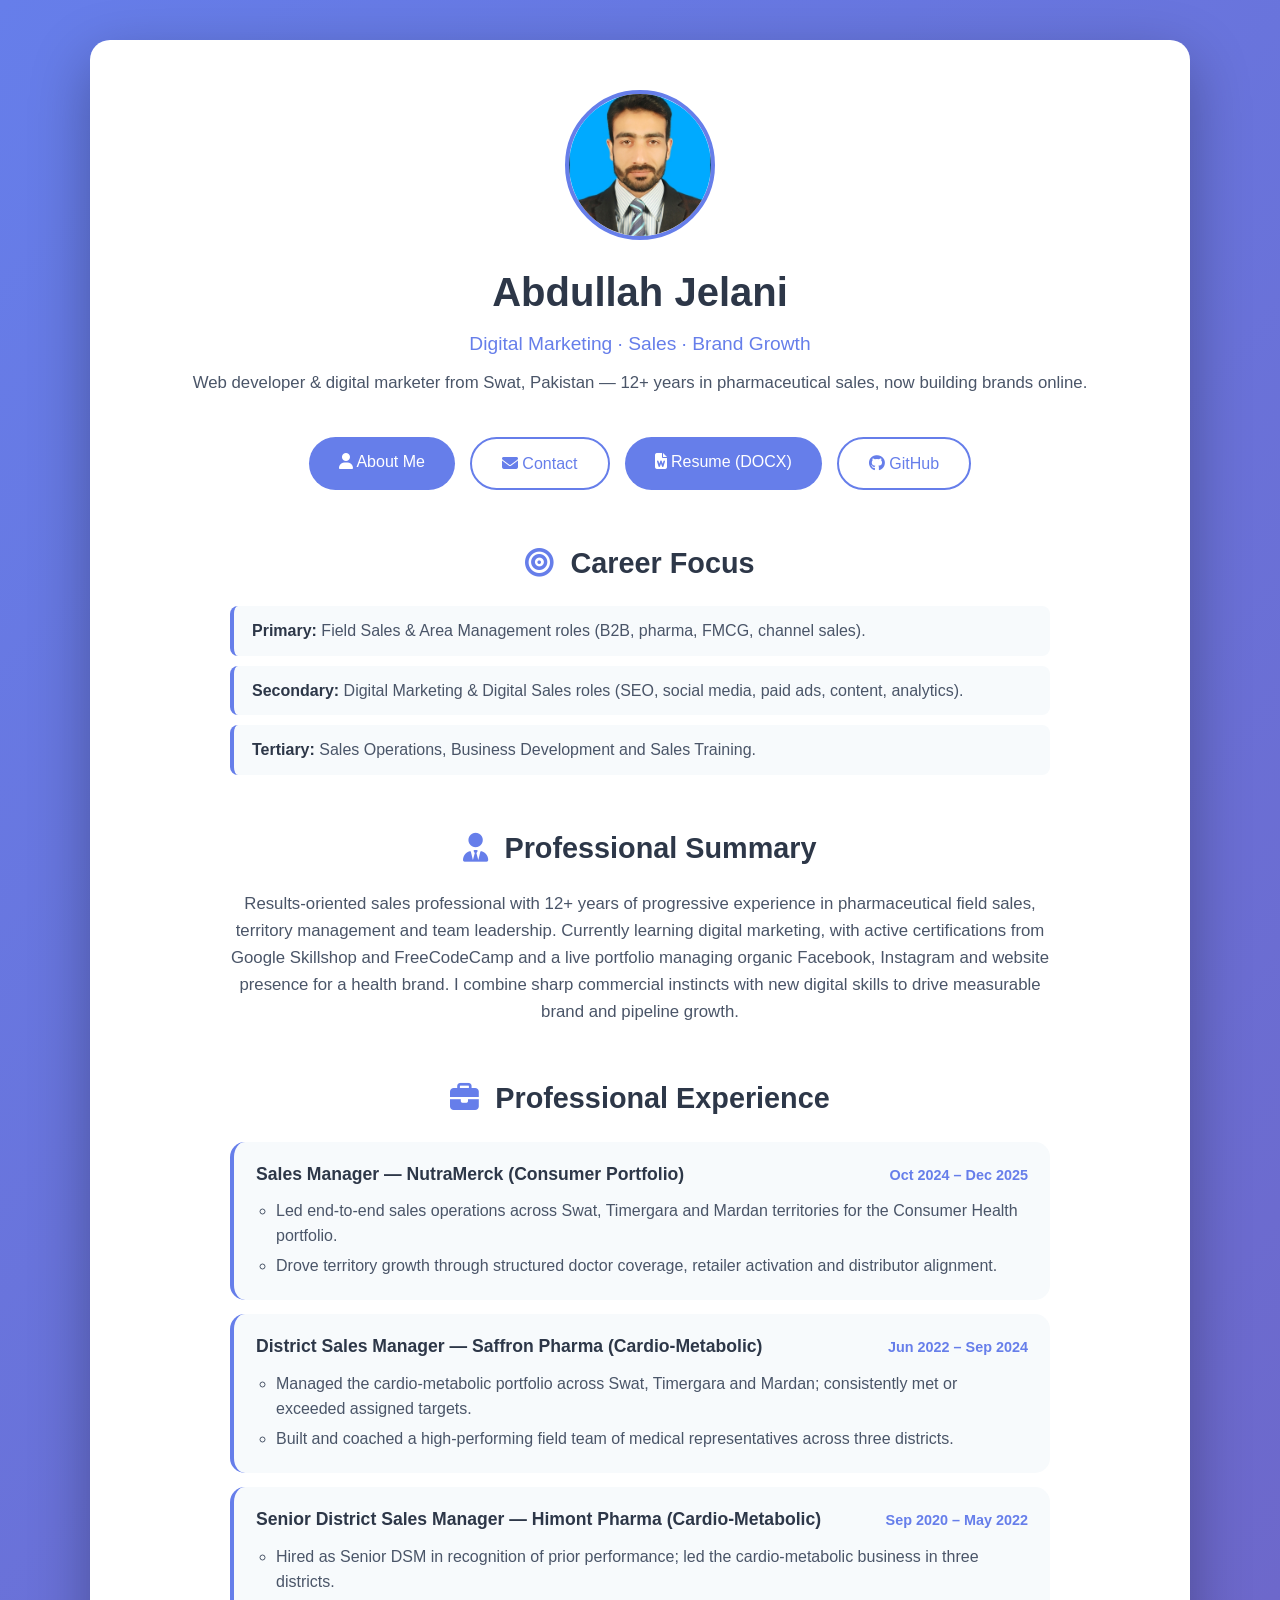
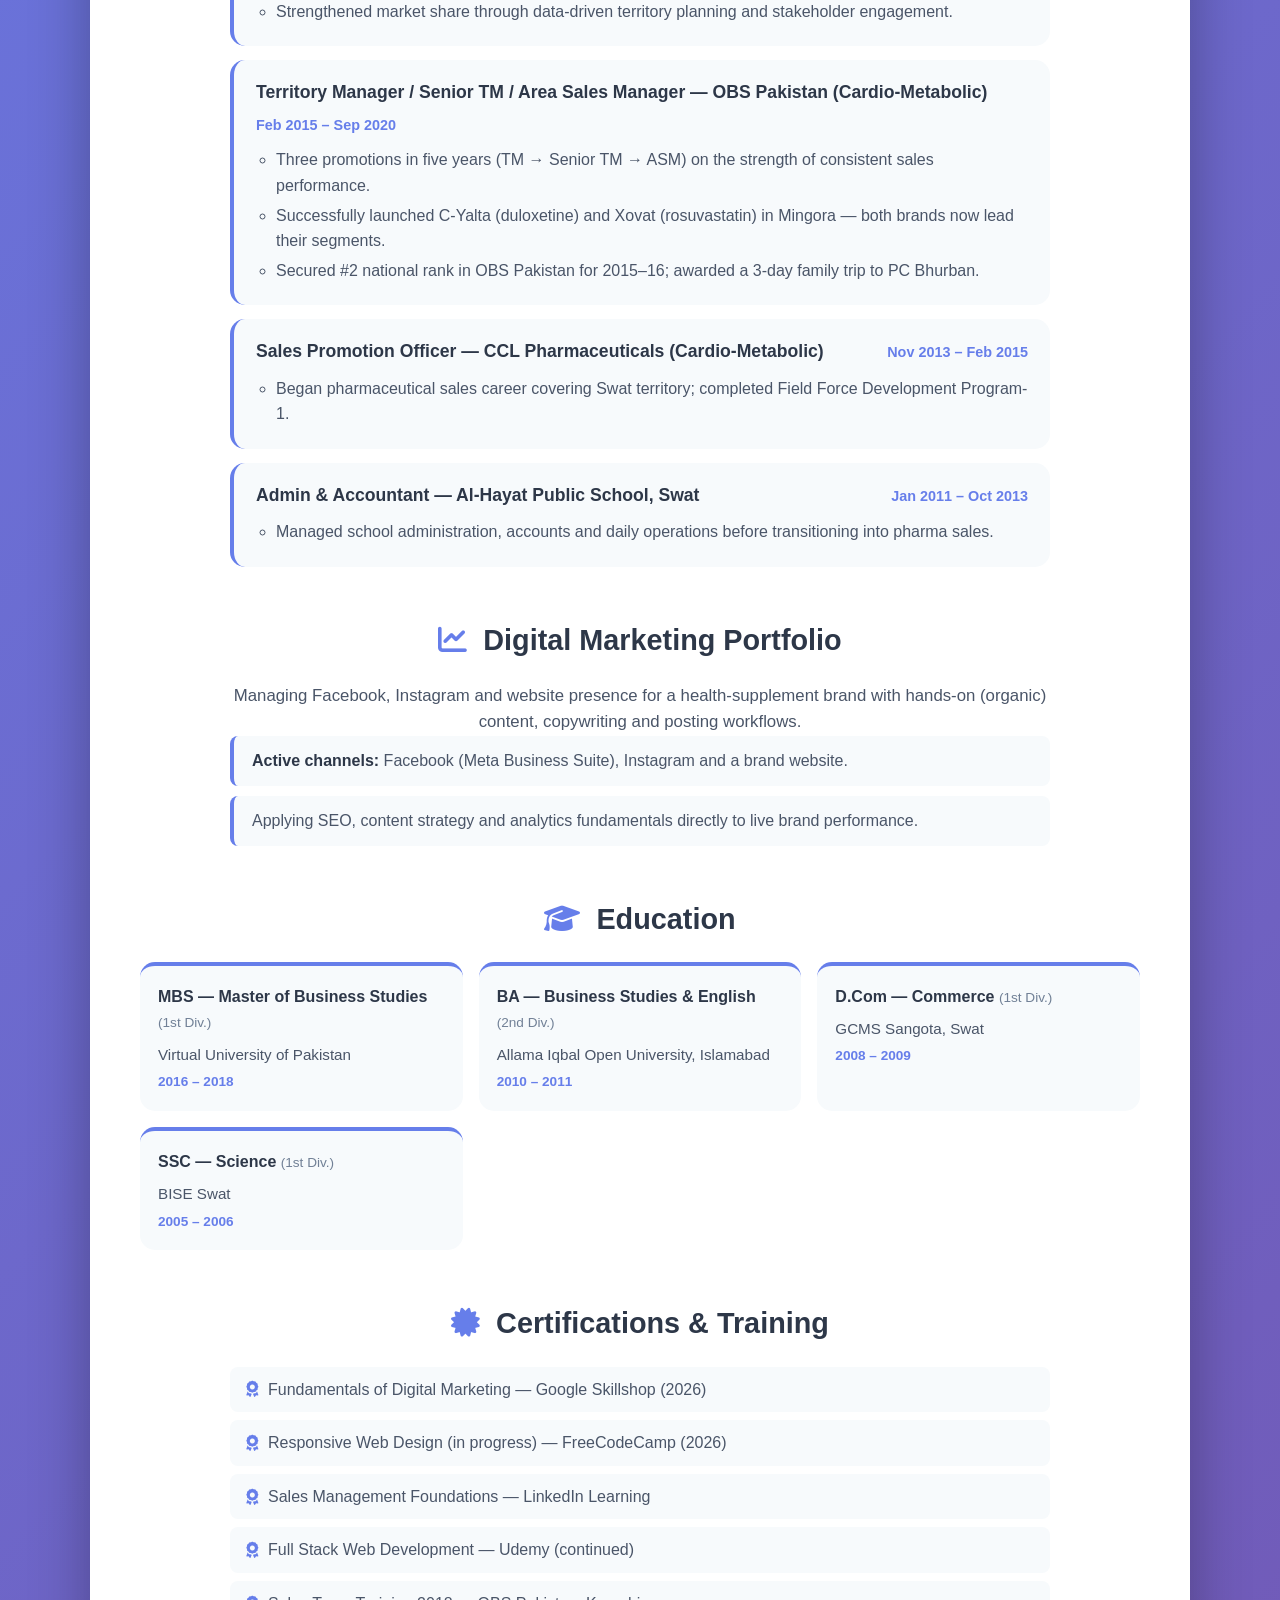
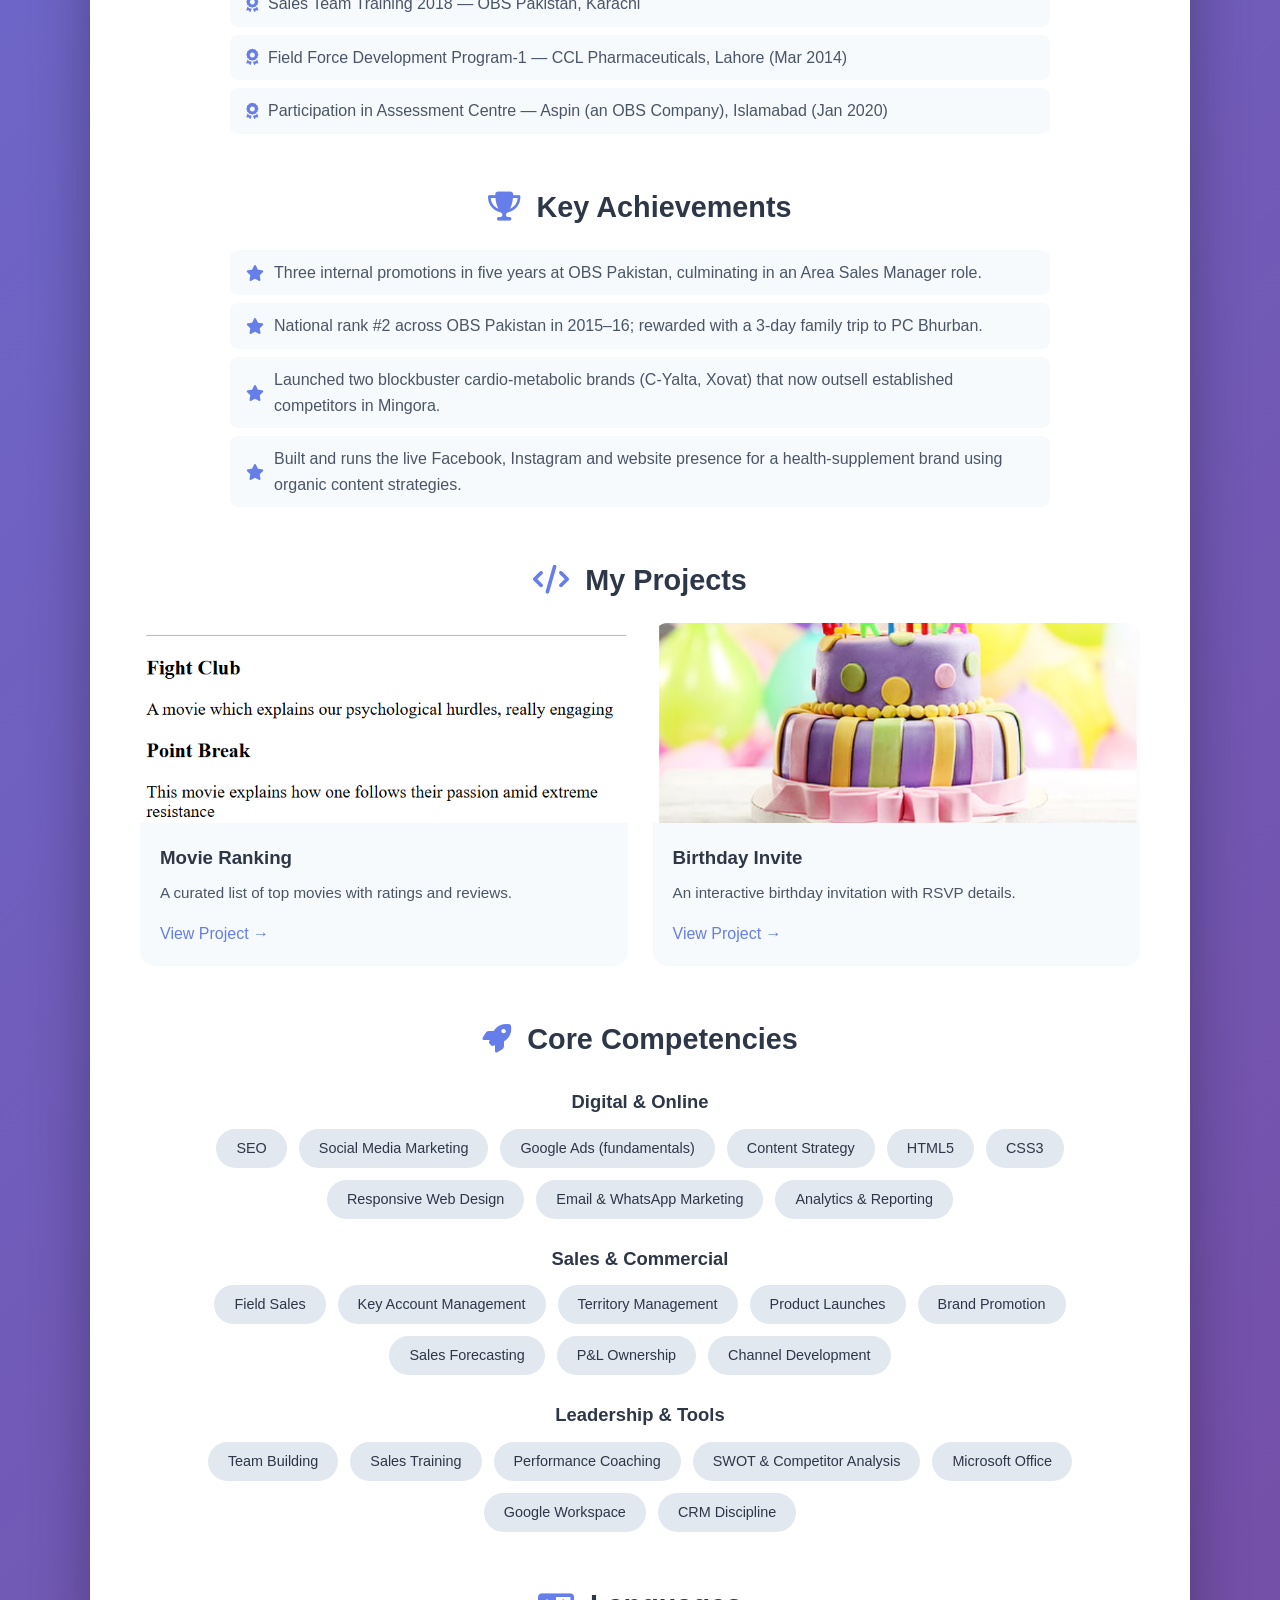
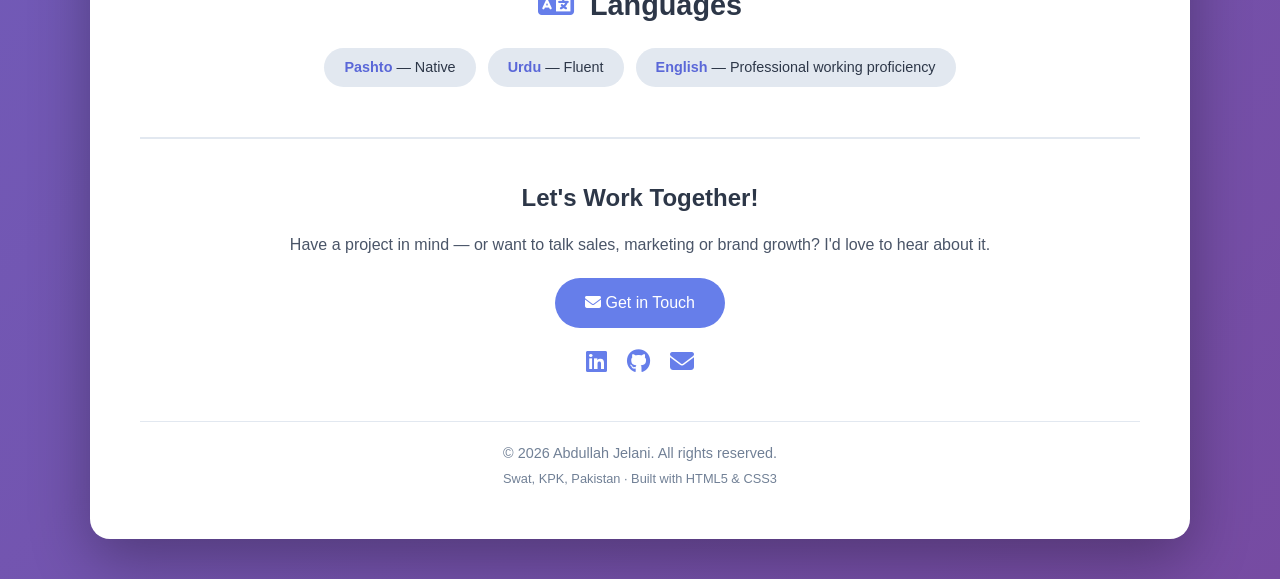
==== commit 3fba8ae5: "Link Resume button to Abdullah CV Latest.docx" ====
--- a/index.html
+++ b/index.html
@@ -47,11 +47,12 @@
           ><i class="fas fa-envelope"></i> Contact</a
         >
         <a
-          href="Assets/resume/abdullah-resume.pdf"
+          href="Assets/resume/Abdullah CV Latest.docx"
           class="nav-btn"
           target="_blank"
           rel="noopener"
-          ><i class="fas fa-file-pdf"></i> Resume</a
+          download
+          ><i class="fas fa-file-word"></i> Resume (DOCX)</a
         >
         <a
           href="https://github.com/AbdullahJelani"
--- a/Assets/css/style.css
+++ b/Assets/css/style.css
@@ -0,0 +1,481 @@
+/* =========================================================
+   Abdullah Jelani — Portfolio
+   Shared stylesheet (Assets/css/style.css)
+   ========================================================= */
+
+/* ---------- DESIGN TOKENS ---------- */
+:root {
+  --c-primary: #667eea;
+  --c-primary-dark: #5a67d8;
+  --c-secondary: #764ba2;
+  --c-text: #2d3748;
+  --c-text-soft: #4a5568;
+  --c-text-muted: #718096;
+  --c-bg-card: #ffffff;
+  --c-bg-soft: #f7fafc;
+  --c-border: #e2e8f0;
+  --c-tag: #e2e8f0;
+
+  --shadow-lg: 0 20px 60px rgba(0, 0, 0, 0.3);
+  --shadow-md: 0 10px 30px rgba(0, 0, 0, 0.15);
+  --shadow-sm: 0 5px 20px rgba(102, 126, 234, 0.4);
+
+  --radius-lg: 20px;
+  --radius-md: 15px;
+  --radius-pill: 50px;
+
+  --font-body: "Segoe UI", Tahoma, Geneva, Verdana, sans-serif;
+}
+
+/* ---------- RESET ---------- */
+* {
+  margin: 0;
+  padding: 0;
+  box-sizing: border-box;
+}
+
+html {
+  scroll-behavior: smooth;
+}
+
+body {
+  font-family: var(--font-body);
+  background: linear-gradient(135deg, var(--c-primary) 0%, var(--c-secondary) 100%);
+  min-height: 100vh;
+  padding: 40px 20px;
+  color: var(--c-text);
+  line-height: 1.6;
+}
+
+a {
+  color: var(--c-primary);
+}
+
+img {
+  max-width: 100%;
+  display: block;
+}
+
+/* ---------- LAYOUT ---------- */
+.container {
+  max-width: 1100px;
+  margin: 0 auto;
+  background: var(--c-bg-card);
+  border-radius: var(--radius-lg);
+  padding: 50px;
+  box-shadow: var(--shadow-lg);
+}
+
+/* ---------- HEADER ---------- */
+.header {
+  text-align: center;
+  margin-bottom: 40px;
+}
+
+.profile-img {
+  width: 150px;
+  height: 150px;
+  border-radius: 50%;
+  border: 4px solid var(--c-primary);
+  object-fit: cover;
+  margin: 0 auto 20px;
+}
+
+.header h1 {
+  color: var(--c-text);
+  font-size: 2.5rem;
+  margin-bottom: 5px;
+}
+
+.header .title {
+  color: var(--c-primary);
+  font-size: 1.2rem;
+  font-weight: 500;
+}
+
+.header .tagline {
+  color: var(--c-text-soft);
+  margin-top: 10px;
+  font-size: 1.05rem;
+}
+
+/* ---------- NAVIGATION BUTTONS ---------- */
+.nav-buttons {
+  display: flex;
+  justify-content: center;
+  gap: 15px;
+  flex-wrap: wrap;
+  margin: 30px 0 40px;
+}
+
+.nav-btn {
+  display: inline-block;
+  background: var(--c-primary);
+  color: #fff !important;
+  padding: 12px 30px;
+  border-radius: var(--radius-pill);
+  text-decoration: none !important;
+  font-weight: 500;
+  transition: all 0.3s ease;
+}
+
+.nav-btn:hover {
+  background: var(--c-primary-dark);
+  transform: translateY(-3px);
+  box-shadow: var(--shadow-sm);
+}
+
+.nav-btn-outline {
+  background: transparent;
+  color: var(--c-primary) !important;
+  border: 2px solid var(--c-primary);
+}
+
+.nav-btn-outline:hover {
+  background: var(--c-primary);
+  color: #fff !important;
+}
+
+/* ---------- SECTION TITLES ---------- */
+.section-title {
+  color: var(--c-text);
+  font-size: 1.8rem;
+  margin: 50px 0 20px;
+  text-align: center;
+}
+
+.section-title i {
+  color: var(--c-primary);
+  margin-right: 8px;
+}
+
+.sub-heading {
+  color: var(--c-text);
+  font-size: 1.15rem;
+  margin: 25px 0 12px;
+  text-align: center;
+  font-weight: 600;
+}
+
+/* ---------- BLOCKS ---------- */
+.block {
+  margin-top: 30px;
+}
+
+/* ---------- PROSE ---------- */
+.prose {
+  max-width: 820px;
+  margin: 0 auto;
+  color: var(--c-text-soft);
+  font-size: 1.05rem;
+  text-align: center;
+}
+
+/* ---------- FOCUS LIST ---------- */
+.focus-list {
+  list-style: none;
+  max-width: 820px;
+  margin: 0 auto;
+  padding: 0;
+}
+
+.focus-list li {
+  background: var(--c-bg-soft);
+  border-left: 4px solid var(--c-primary);
+  border-radius: 8px;
+  padding: 12px 18px;
+  margin-bottom: 10px;
+  color: var(--c-text-soft);
+}
+
+.focus-list strong {
+  color: var(--c-text);
+}
+
+/* ---------- TIMELINE ---------- */
+.timeline {
+  list-style: none;
+  max-width: 820px;
+  margin: 0 auto;
+  padding: 0;
+}
+
+.timeline-item {
+  background: var(--c-bg-soft);
+  border-radius: var(--radius-md);
+  padding: 18px 22px;
+  margin-bottom: 14px;
+  border-left: 4px solid var(--c-primary);
+  transition: transform 0.2s ease;
+}
+
+.timeline-item:hover {
+  transform: translateX(4px);
+}
+
+.t-head {
+  display: flex;
+  flex-wrap: wrap;
+  justify-content: space-between;
+  align-items: baseline;
+  gap: 8px;
+  margin-bottom: 10px;
+}
+
+.t-head h3 {
+  color: var(--c-text);
+  font-size: 1.1rem;
+  margin: 0;
+}
+
+.t-date {
+  color: var(--c-primary);
+  font-weight: 600;
+  font-size: 0.9rem;
+  white-space: nowrap;
+}
+
+.t-bullets {
+  padding-left: 20px;
+  color: var(--c-text-soft);
+}
+
+.t-bullets li {
+  margin-bottom: 4px;
+}
+
+/* ---------- EDUCATION GRID ---------- */
+.edu-grid {
+  display: grid;
+  grid-template-columns: repeat(auto-fit, minmax(240px, 1fr));
+  gap: 16px;
+  margin-top: 10px;
+}
+
+.edu-card {
+  background: var(--c-bg-soft);
+  border-radius: var(--radius-md);
+  padding: 18px;
+  border-top: 4px solid var(--c-primary);
+}
+
+.edu-card h3 {
+  color: var(--c-text);
+  font-size: 1rem;
+  margin-bottom: 8px;
+}
+
+.edu-card .div {
+  color: var(--c-text-muted);
+  font-weight: 400;
+  font-size: 0.85rem;
+}
+
+.edu-school {
+  color: var(--c-text-soft);
+  font-size: 0.95rem;
+}
+
+.edu-date {
+  color: var(--c-primary);
+  font-weight: 600;
+  font-size: 0.85rem;
+  margin-top: 4px;
+}
+
+/* ---------- CERT / ACHIEVEMENT LISTS ---------- */
+.cert-list {
+  list-style: none;
+  max-width: 820px;
+  margin: 0 auto;
+  padding: 0;
+}
+
+.cert-list li {
+  background: var(--c-bg-soft);
+  border-radius: 8px;
+  padding: 10px 16px;
+  margin-bottom: 8px;
+  color: var(--c-text-soft);
+  display: flex;
+  align-items: center;
+  gap: 10px;
+}
+
+.cert-list li i {
+  color: var(--c-primary);
+}
+
+/* ---------- PROJECTS ---------- */
+.projects-grid {
+  display: grid;
+  grid-template-columns: repeat(auto-fit, minmax(250px, 1fr));
+  gap: 25px;
+  margin-top: 20px;
+}
+
+.project-card {
+  background: var(--c-bg-soft);
+  border-radius: var(--radius-md);
+  overflow: hidden;
+  transition: transform 0.3s ease, box-shadow 0.3s ease;
+}
+
+.project-card:hover {
+  transform: translateY(-5px);
+  box-shadow: var(--shadow-md);
+}
+
+.project-card img {
+  width: 100%;
+  height: 200px;
+  object-fit: cover;
+}
+
+.project-card .project-info {
+  padding: 20px;
+}
+
+.project-card h3 {
+  color: var(--c-text);
+  margin-bottom: 8px;
+}
+
+.project-card p {
+  color: var(--c-text-soft);
+  font-size: 0.95rem;
+  margin-bottom: 15px;
+}
+
+.project-link {
+  display: inline-block;
+  color: var(--c-primary);
+  text-decoration: none;
+  font-weight: 500;
+}
+
+.project-link:hover {
+  text-decoration: underline;
+}
+
+/* ---------- SKILLS ---------- */
+.skills {
+  display: flex;
+  flex-wrap: wrap;
+  justify-content: center;
+  gap: 12px;
+  margin: 12px 0 20px;
+}
+
+.skill-tag {
+  background: var(--c-tag);
+  color: var(--c-text);
+  padding: 8px 20px;
+  border-radius: var(--radius-pill);
+  font-size: 0.9rem;
+}
+
+.skill-tag strong {
+  color: var(--c-primary-dark);
+}
+
+/* ---------- CONTACT ---------- */
+.contact-section {
+  text-align: center;
+  margin-top: 50px;
+  padding-top: 40px;
+  border-top: 2px solid var(--c-border);
+}
+
+.contact-section h2 {
+  color: var(--c-text);
+  margin-bottom: 15px;
+}
+
+.contact-section p {
+  color: var(--c-text-soft);
+  margin-bottom: 20px;
+}
+
+/* ---------- SOCIAL ---------- */
+.social-links {
+  display: flex;
+  justify-content: center;
+  gap: 20px;
+  margin: 15px 0;
+}
+
+.social-links a {
+  color: var(--c-primary);
+  font-size: 1.5rem;
+  text-decoration: none;
+  transition: color 0.3s ease;
+}
+
+.social-links a:hover {
+  color: var(--c-primary-dark);
+}
+
+/* ---------- FOOTER ---------- */
+.footer {
+  text-align: center;
+  margin-top: 40px;
+  padding-top: 20px;
+  border-top: 1px solid var(--c-border);
+  color: var(--c-text-muted);
+  font-size: 0.9rem;
+}
+
+.footer .muted {
+  font-size: 0.8rem;
+  margin-top: 4px;
+}
+
+/* ---------- BACK BUTTON ---------- */
+.back-btn {
+  display: inline-block;
+  background: var(--c-primary);
+  color: #fff !important;
+  padding: 12px 30px;
+  border-radius: var(--radius-pill);
+  text-decoration: none !important;
+  font-weight: 500;
+  transition: all 0.3s ease;
+  margin-top: 30px;
+}
+
+.back-btn:hover {
+  background: var(--c-primary-dark);
+  transform: translateY(-3px);
+  box-shadow: var(--shadow-sm);
+}
+
+/* ---------- GENERIC TEXT UTILS ---------- */
+.text-center {
+  text-align: center;
+}
+
+/* ---------- RESPONSIVE ---------- */
+@media (max-width: 768px) {
+  .container {
+    padding: 25px;
+  }
+
+  .header h1 {
+    font-size: 2rem;
+  }
+
+  .projects-grid,
+  .edu-grid {
+    grid-template-columns: 1fr;
+  }
+
+  .t-head {
+    flex-direction: column;
+    align-items: flex-start;
+  }
+
+  .section-title {
+    font-size: 1.5rem;
+  }
+}
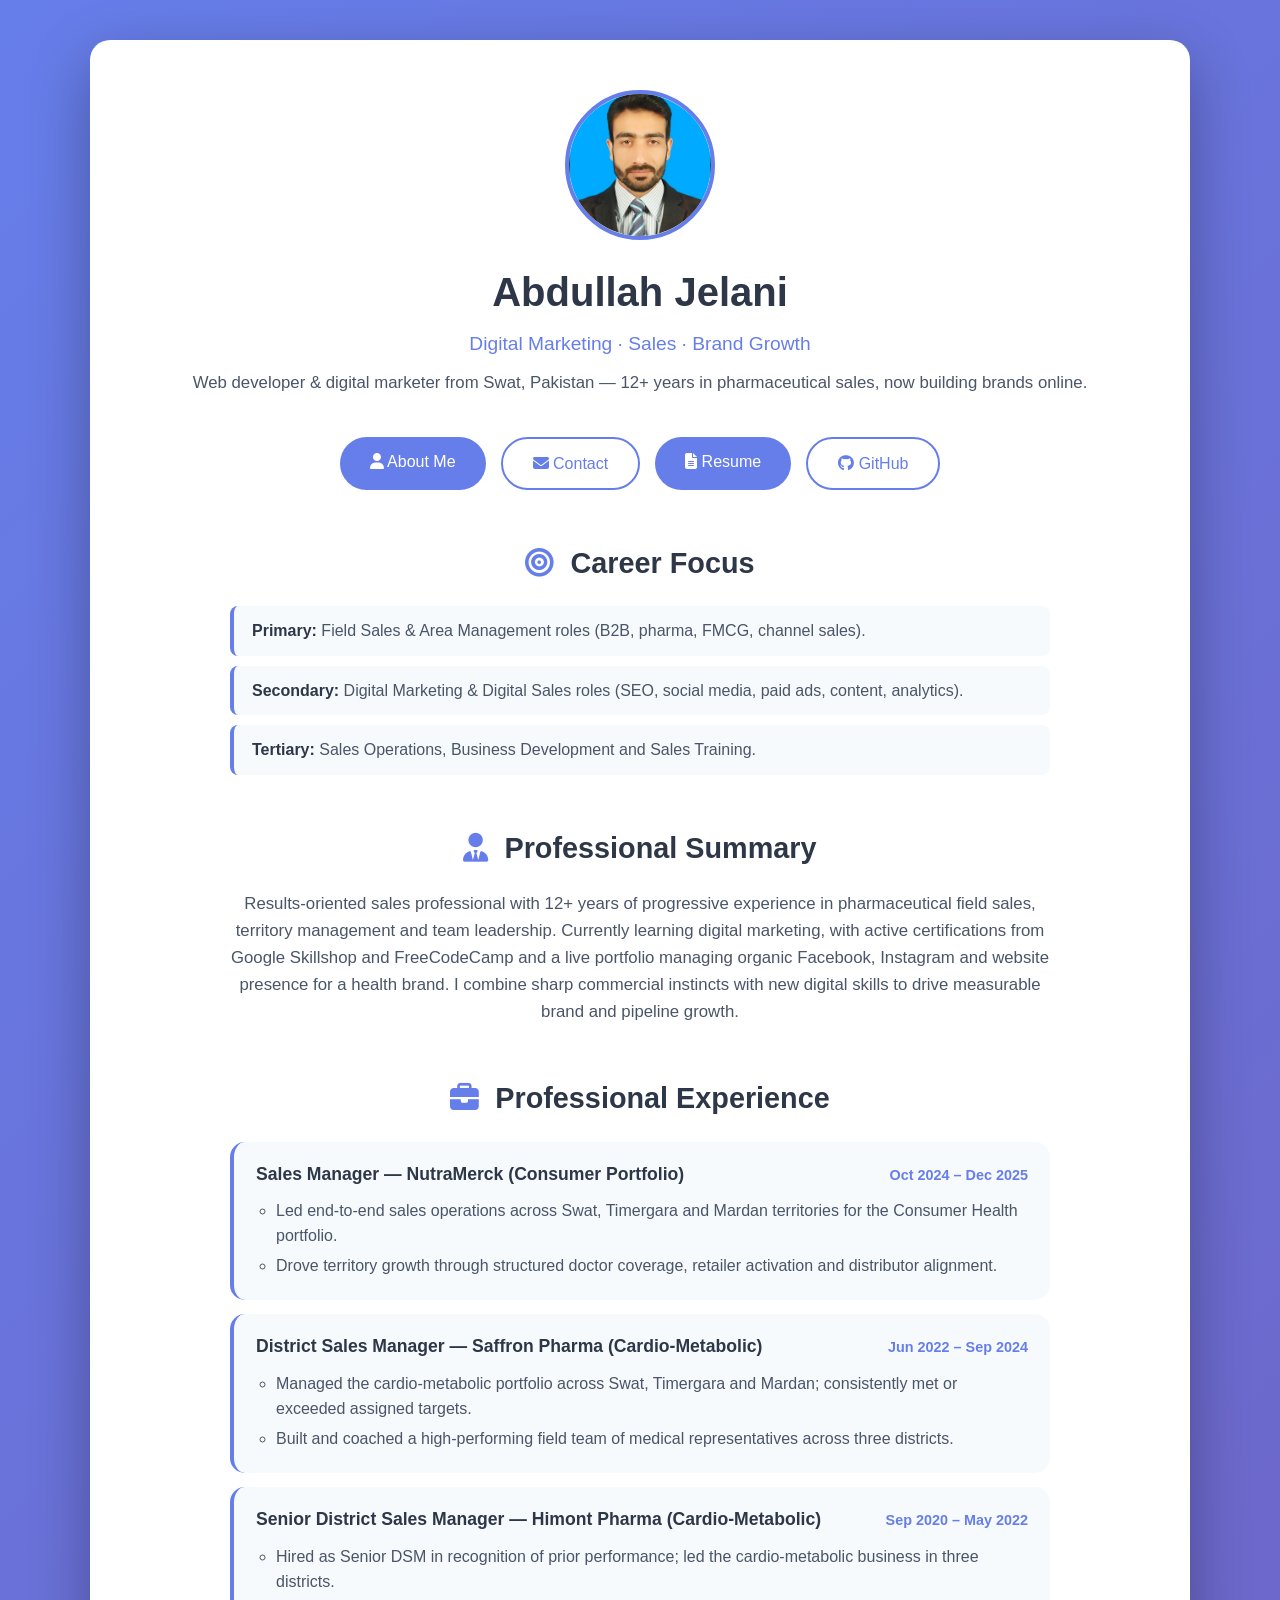
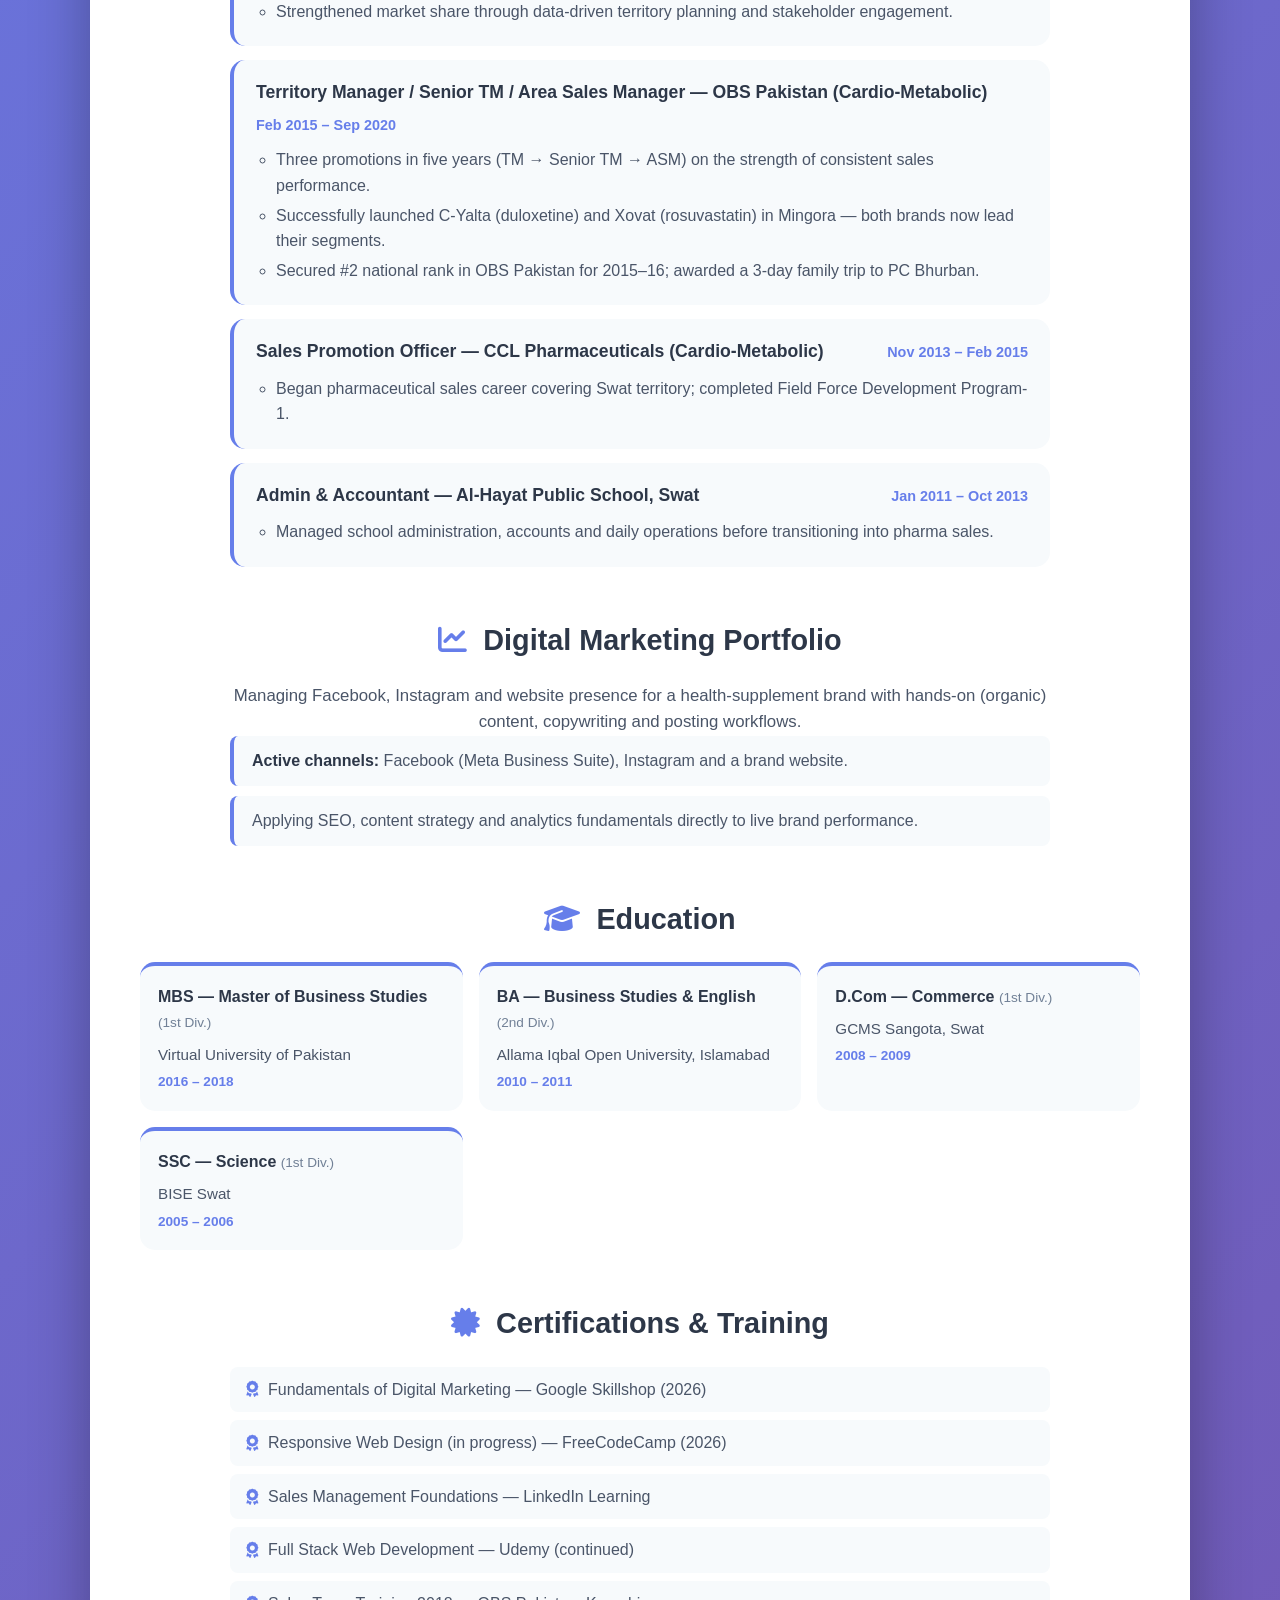
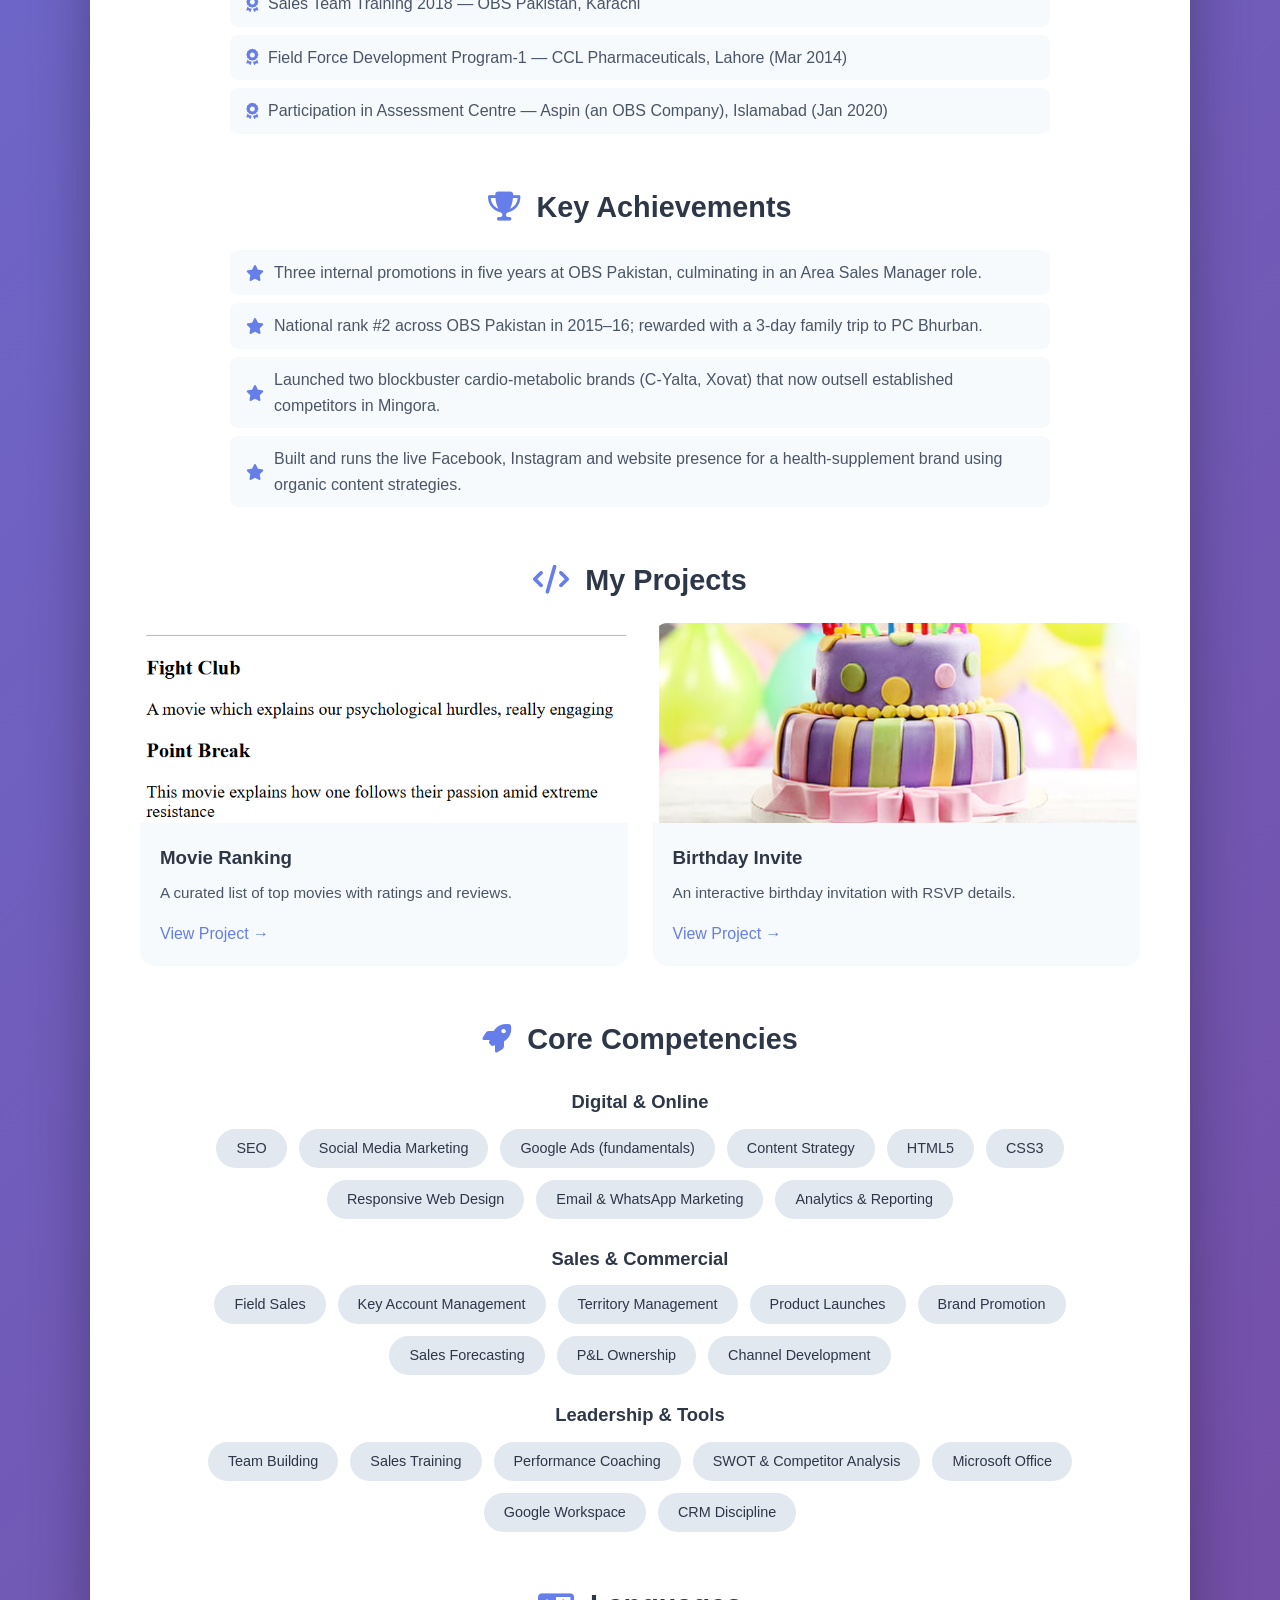
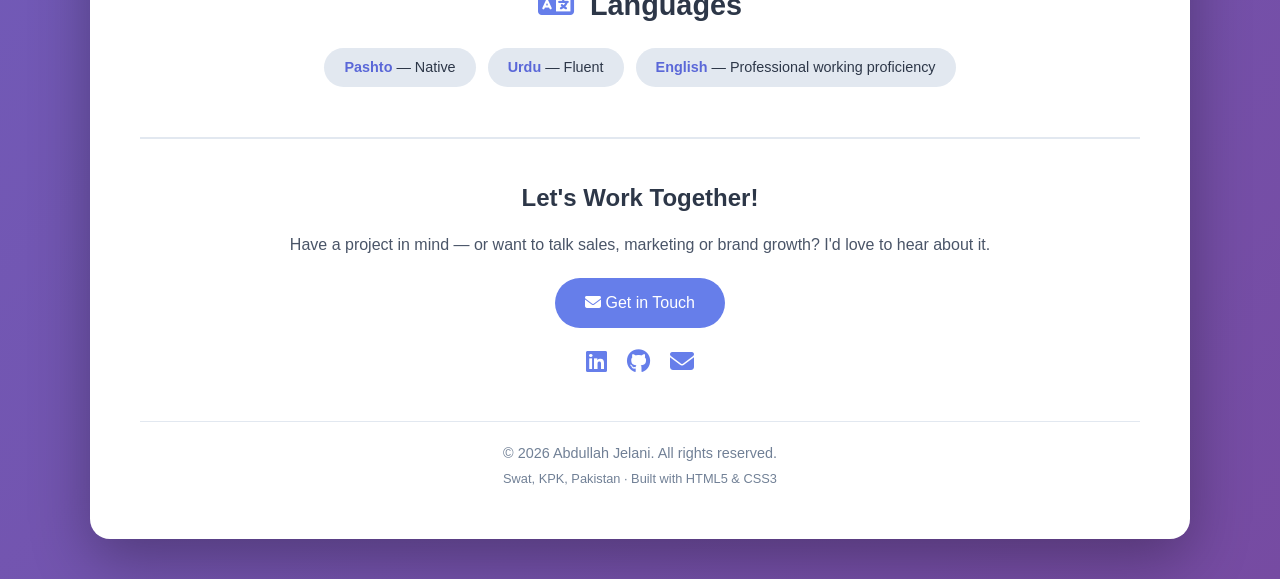
==== commit 2d761925: "Link Resume button to Abdullah CV Latest.html (clean HTML CV)" ====
--- a/index.html
+++ b/index.html
@@ -47,12 +47,11 @@
           ><i class="fas fa-envelope"></i> Contact</a
         >
         <a
-          href="Assets/resume/Abdullah CV Latest.docx"
+          href="Assets/resume/Abdullah CV Latest.html"
           class="nav-btn"
           target="_blank"
           rel="noopener"
-          download
-          ><i class="fas fa-file-word"></i> Resume (DOCX)</a
+          ><i class="fas fa-file-alt"></i> Resume</a
         >
         <a
           href="https://github.com/AbdullahJelani"
